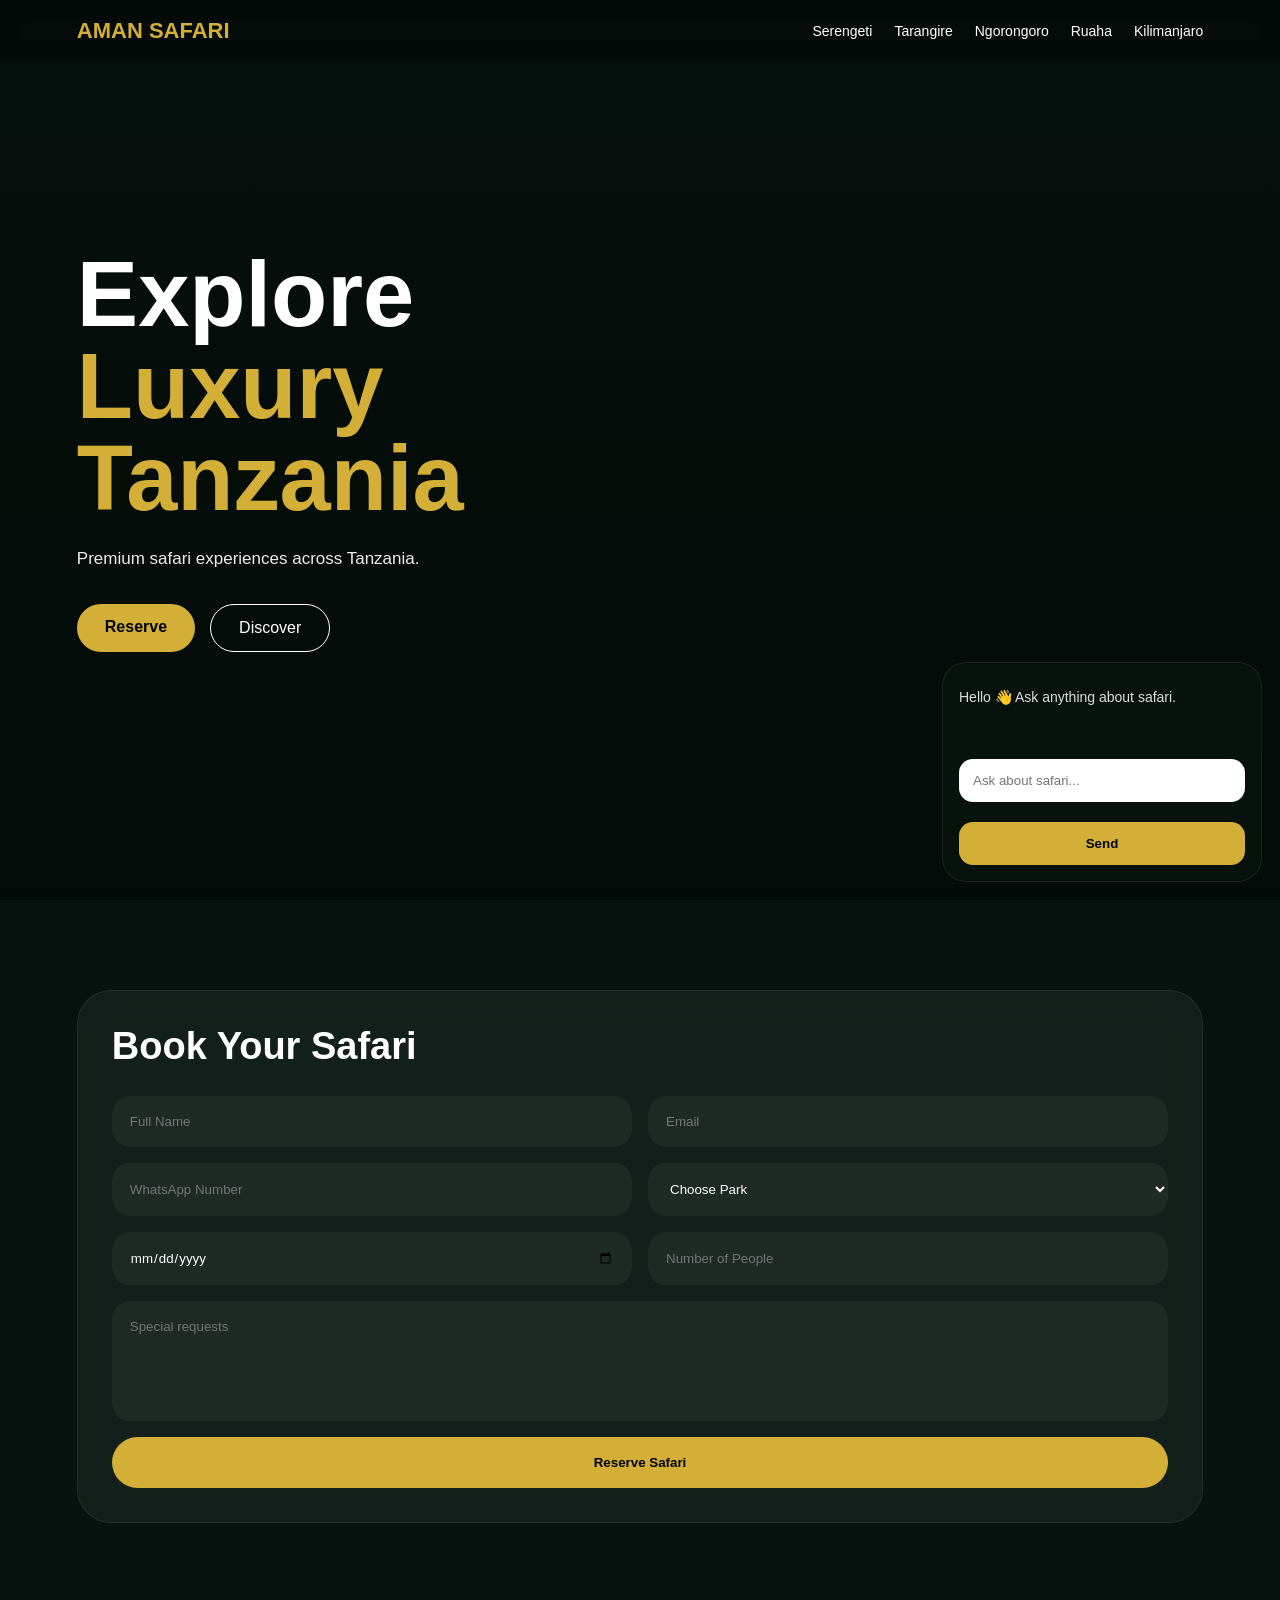
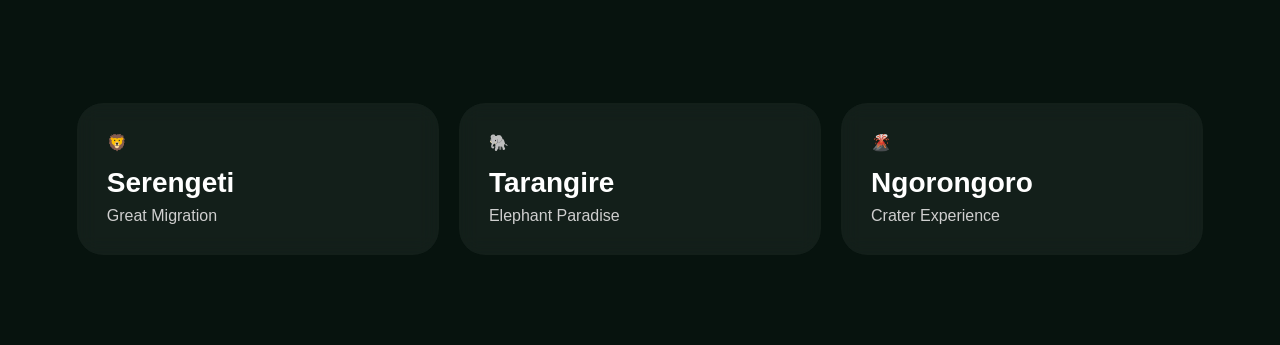
==== index.html @ c6c7dea3 "Refactor sendAI function for better async handling Refactor sendAI function to improve async handlin" ====
<!DOCTYPE html>
<html lang="en">

<head>

<meta charset="UTF-8">
<meta name="viewport" content="width=device-width,initial-scale=1">

<title>Aman Safari</title>

<style>
 #chat{
position:fixed;
right:18px;
bottom:18px;
width:320px;
background:rgba(10,20,15,0.9);
backdrop-filter:blur(18px);
padding:16px;
border-radius:24px;
border:1px solid rgba(255,255,255,0.1);
z-index:9999;
}

#msg{
width:100%;
padding:14px;
border:none;
border-radius:14px;
margin-top:10px;
}

#chat button{
width:100%;
padding:14px;
border:none;
border-radius:14px;
background:#d4af37;
font-weight:bold;
cursor:pointer;
margin-top:10px;
}

#reply{
font-size:14px;
color:#ddd;
min-height:60px;
}

*{
margin:0;
padding:0;
box-sizing:border-box;
font-family:Arial,sans-serif;
}

:root{
--gold:#d4af37;
--glass:rgba(255,255,255,.05);
}

body{
background:#07130e;
color:white;
overflow-x:hidden;
}

/* NAV */

nav{

position:fixed;

top:0;

left:0;

right:0;

padding:18px 6%;

display:flex;

justify-content:space-between;

align-items:center;

background:rgba(0,0,0,.25);

backdrop-filter:blur(12px);

z-index:1000;
}

.logo{

color:var(--gold);

font-size:22px;

font-weight:700;

}

.links{

display:flex;

gap:22px;

list-style:none;
}

.links a{

color:white;

text-decoration:none;

font-size:14px;
}

.links a:hover{

color:var(--gold);

}

/* HERO */

.hero{

height:100vh;

display:flex;

align-items:center;

padding:0 6%;

background:

linear-gradient(
rgba(0,0,0,.20),
rgba(0,0,0,.45)
),

url("https://images.unsplash.com/photo-1500530855697-b586d89ba3ee?auto=format&fit=crop&w=1800&q=80");

background-size:cover;

background-position:center;
}

.hero-content{

max-width:650px;
}

.hero h1{

font-size:
clamp(
42px,
8vw,
92px
);

line-height:1;
}

.gold{
color:var(--gold);
}

.hero p{

margin-top:20px;

font-size:17px;

line-height:1.8;

max-width:520px;

color:#ececec;
}

/* BUTTON */

.cta{

display:flex;

gap:15px;

margin-top:30px;

flex-wrap:wrap;
}

.btn{

padding:14px 28px;

border-radius:999px;

text-decoration:none;

transition:.3s;
}

.primary{

background:var(--gold);

color:black;

font-weight:700;
}

.secondary{

border:1px solid white;

color:white;
}

.btn:hover{

transform:
translateY(-3px);

}

/* SECTION */

.section{

padding:90px 6%;
}

/* BOOKING */

.booking{

background:var(--glass);

backdrop-filter:blur(18px);

padding:34px;

border-radius:34px;

border:
1px solid rgba(255,255,255,.08);

}

.booking h2{

margin-bottom:28px;

font-size:38px;
}

.booking form{

display:grid;

grid-template-columns:1fr 1fr;

gap:16px;
}

.booking input,
.booking select,
.booking textarea{

padding:18px;

background:
rgba(255,255,255,.05);

border:none;

border-radius:18px;

color:white;

width:100%;
}

.booking textarea{

grid-column:span 2;

height:120px;

resize:none;
}

.booking button{

grid-column:span 2;

padding:18px;

background:var(--gold);

border:none;

border-radius:999px;

font-weight:700;

cursor:pointer;
}

/* PARKS */

.grid{

display:grid;

grid-template-columns:
repeat(
auto-fit,
minmax(230px,1fr)
);

gap:20px;
}

.card{

background:var(--glass);

padding:30px;

border-radius:26px;

backdrop-filter:blur(10px);

text-decoration:none;

color:white;

transition:.35s;
}

.card:hover{

transform:
translateY(-8px);

}

.card h3{

margin-top:15px;

font-size:28px;
}

.card p{

margin-top:8px;

color:#cfcfcf;
}

/* CHAT */

#chat{

position:fixed;

right:18px;

bottom:18px;

width:320px;

background:

rgba(
10,
20,
15,
.85
);

backdrop-filter:blur(20px);

padding:16px;

border-radius:24px;

border:
1px solid rgba(255,255,255,.08);

}

#msg{

width:100%;

padding:14px;

border:none;

border-radius:14px;

margin-bottom:10px;
}

#chat button{

width:100%;

padding:14px;

border:none;

border-radius:14px;

background:var(--gold);

}

#reply{

margin-top:10px;

color:#ddd;

font-size:14px;
}

/* MOBILE */

@media(max-width:800px){

.links{
display:none;
}

.hero{
height:88vh;
}

.booking form{
grid-template-columns:1fr;
}

.booking textarea,
.booking button{
grid-column:auto;
}

#chat{

width:calc(100% - 36px);

}

}

</style>

</head>

<body>

<nav>

<div class="logo">
AMAN SAFARI
</div>

<ul class="links">

<li><a href="serengeti.html">Serengeti</a></li>
<li><a href="tarangire.html">Tarangire</a></li>
<li><a href="ngorongoro.html">Ngorongoro</a></li>
<li><a href="ruaha.html">Ruaha</a></li>
<li><a href="kilimanjaro.html">Kilimanjaro</a></li>

</ul>

</nav>

<section class="hero">

<div class="hero-content">

<h1>

Explore

<span class="gold">

Luxury Tanzania

</span>

</h1>

<p>

Premium safari experiences across Tanzania.

</p>

<div class="cta">

<a class="btn primary" href="#booking">
Reserve
</a>

<a class="btn secondary" href="#parks">
Discover
</a>

</div>

</div>

</section>

<section id="booking" class="section">

<div class="booking">

<h2>Book Your Safari</h2>

<form>

<input placeholder="Full Name">

<input placeholder="Email">

<input placeholder="WhatsApp Number">

<select>

<option>Choose Park</option>

<option>Serengeti</option>

<option>Tarangire</option>

<option>Ngorongoro</option>

<option>Ruaha</option>

<option>Kilimanjaro</option>

</select>

<input type="date">

<input type="number" placeholder="Number of People">

<textarea placeholder="Special requests"></textarea>

<button type="button" onclick="reserveSafari()">
Reserve Safari
</button>

</form>

</div>

</section>

<section id="parks" class="section">

<div class="grid">

<a class="card" href="serengeti.html">
🦁
<h3>Serengeti</h3>
<p>Great Migration</p>
</a>

<a class="card" href="tarangire.html">
🐘
<h3>Tarangire</h3>
<p>Elephant Paradise</p>
</a>

<a class="card" href="ngorongoro.html">
🌋
<h3>Ngorongoro</h3>
<p>Crater Experience</p>
</a>

</div>

</section>
 <div id="chat">

<div id="reply">
Hello 👋 Ask anything about safari.
</div>

<input id="msg" placeholder="Ask about safari...">
<script>

async function sendAI(){

const text =
document.getElementById("msg").value;

if(!text)return;

const reply =
document.getElementById("reply");

reply.innerHTML="Thinking...";

try{

const res =
await fetch(
"http://localhost:3000/chat",
{
method:"POST",
headers:{
"Content-Type":
"application/json"
},
body:JSON.stringify({
message:text
})
}
);

const data =
await res.json();

reply.innerHTML =
data.reply;

}
catch(err){

reply.innerHTML =
"Cannot connect to backend";

}

}

</script>
<button onclick="sendAI()">
Send
</button>

</div>


</body>

  </html>
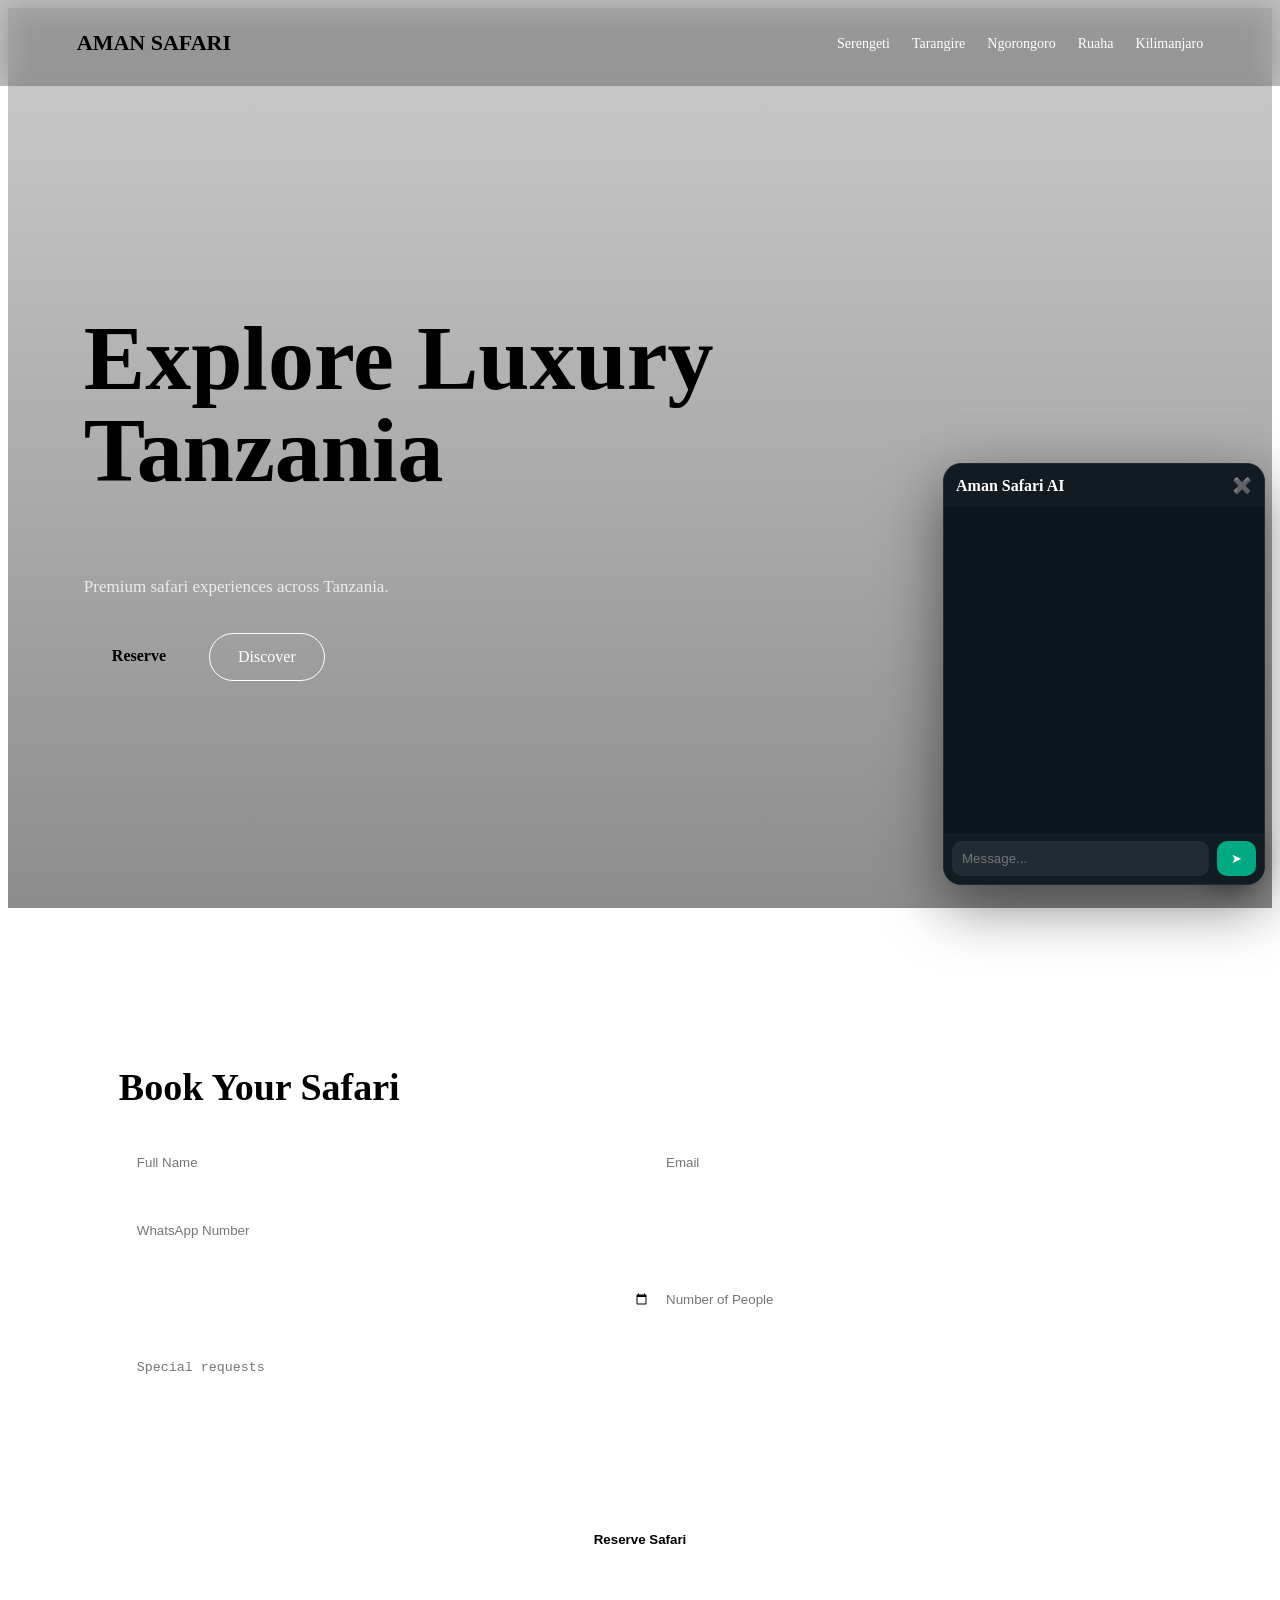
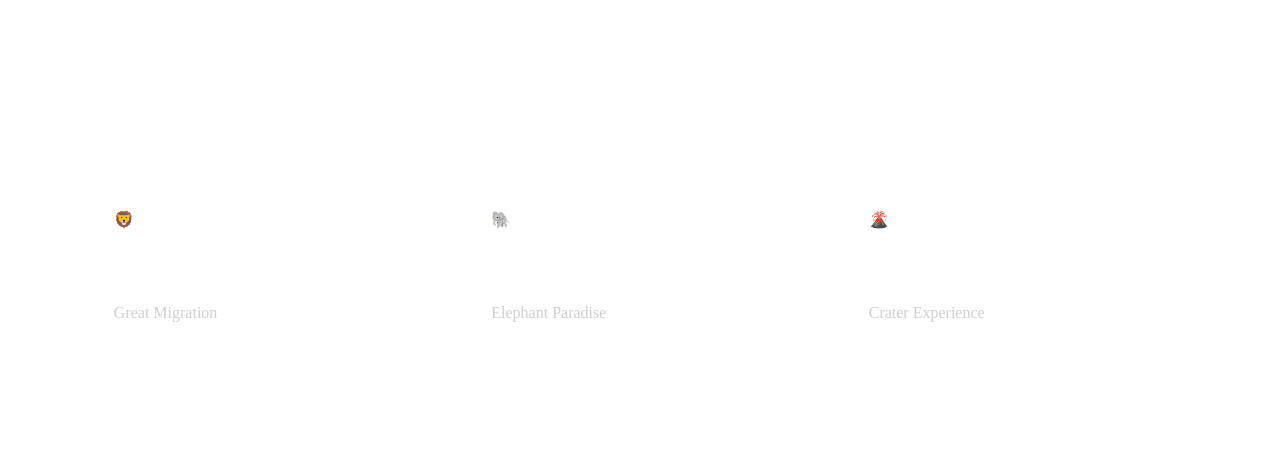
==== commit 1537d579: "Update index.html" ====
--- a/index.html
+++ b/index.html
@@ -9,62 +9,128 @@
 <title>Aman Safari</title>
 
 <style>
- #chat{
+/* FLOAT BUTTON */
+#chatBtn{
 position:fixed;
-right:18px;
-bottom:18px;
-width:320px;
-background:rgba(10,20,15,0.9);
-backdrop-filter:blur(18px);
-padding:16px;
-border-radius:24px;
-border:1px solid rgba(255,255,255,0.1);
-z-index:9999;
-}
-
-#msg{
-width:100%;
-padding:14px;
+bottom:20px;
+right:20px;
+width:55px;
+height:55px;
+border-radius:50%;
+background:#00a884;
+display:flex;
+align-items:center;
+justify-content:center;
+font-size:22px;
+cursor:pointer;
+box-shadow:0 10px 25px rgba(0,0,0,.4);
+}
+
+/* CHAT BOX */
+#chatBox{
+position:fixed;
+bottom:90px;
+right:20px;
+width:340px;
+height:500px;
+background:#0b141a;
+border-radius:18px;
+overflow:hidden;
+display:flex;
+flex-direction:column;
+box-shadow:0 20px 60px rgba(0,0,0,.5);
+}
+
+.hidden{display:none;}
+
+/* TOP BAR */
+#topBar{
+background:#111b21;
+padding:12px;
+color:white;
+display:flex;
+justify-content:space-between;
+align-items:center;
+font-weight:bold;
+}
+
+/* MESSAGES */
+#messages{
+flex:1;
+padding:10px;
+overflow-y:auto;
+display:flex;
+flex-direction:column;
+gap:10px;
+}
+
+/* MESSAGE BUBBLES */
+.msg{
+max-width:75%;
+padding:10px 12px;
+border-radius:12px;
+font-size:14px;
+line-height:1.4;
+animation:fadeIn .2s ease;
+}
+
+.user{
+align-self:flex-end;
+background:#005c4b;
+color:white;
+}
+
+.ai{
+align-self:flex-start;
+background:#202c33;
+color:#e9edef;
+}
+
+.time{
+font-size:10px;
+opacity:.6;
+margin-top:5px;
+}
+
+/* INPUT */
+.inputBox{
+display:flex;
+padding:10px;
+background:#111b21;
+gap:8px;
+}
+
+.inputBox input{
+flex:1;
+padding:10px;
 border:none;
-border-radius:14px;
-margin-top:10px;
-}
-
-#chat button{
-width:100%;
-padding:14px;
+border-radius:10px;
+background:#202c33;
+color:white;
+outline:none;
+}
+
+.inputBox button{
+background:#00a884;
 border:none;
-border-radius:14px;
-background:#d4af37;
-font-weight:bold;
+color:white;
+padding:10px 14px;
+border-radius:10px;
 cursor:pointer;
-margin-top:10px;
-}
-
-#reply{
-font-size:14px;
-color:#ddd;
-min-height:60px;
-}
-
-*{
-margin:0;
-padding:0;
-box-sizing:border-box;
-font-family:Arial,sans-serif;
-}
-
-:root{
---gold:#d4af37;
---glass:rgba(255,255,255,.05);
-}
-
-body{
-background:#07130e;
-color:white;
-overflow-x:hidden;
-}
-
+}
+
+/* TYPING */
+#typing{
+padding:8px 12px;
+font-size:12px;
+color:#aaa;
+}
+
+/* ANIMATION */
+@keyframes fadeIn{
+from{opacity:0;transform:translateY(5px);}
+to{opacity:1;transform:translateY(0);}
+}
 /* NAV */
 
 nav{
@@ -370,74 +436,74 @@
 color:#cfcfcf;
 }
 
-/* CHAT */
-
-#chat{
-
+#chatBox{
 position:fixed;
-
-right:18px;
-
-bottom:18px;
-
+bottom:15px;
+right:15px;
 width:320px;
-
-background:
-
-rgba(
-10,
-20,
-15,
-.85
-);
-
-backdrop-filter:blur(20px);
-
-padding:16px;
-
-border-radius:24px;
-
-border:
-1px solid rgba(255,255,255,.08);
-
-}
-
-#msg{
-
-width:100%;
-
-padding:14px;
-
+height:420px;
+background:#0b141a;
+border-radius:18px;
+display:flex;
+flex-direction:column;
+overflow:hidden;
+border:1px solid #1f2c33;
+}
+
+#messages{
+flex:1;
+padding:10px;
+overflow-y:auto;
+display:flex;
+flex-direction:column;
+gap:10px;
+}
+
+.msg{
+padding:10px 12px;
+border-radius:12px;
+max-width:75%;
+font-size:14px;
+line-height:1.4;
+}
+
+.user{
+align-self:flex-end;
+background:#005c4b;
+color:white;
+}
+
+.ai{
+align-self:flex-start;
+background:#202c33;
+color:#e9edef;
+}
+
+.inputBox{
+display:flex;
+padding:8px;
+background:#111b21;
+gap:8px;
+}
+
+.inputBox input{
+flex:1;
+padding:10px;
 border:none;
-
-border-radius:14px;
-
-margin-bottom:10px;
-}
-
-#chat button{
-
-width:100%;
-
-padding:14px;
-
+border-radius:10px;
+outline:none;
+background:#202c33;
+color:white;
+}
+
+.inputBox button{
+background:#00a884;
 border:none;
-
-border-radius:14px;
-
-background:var(--gold);
-
-}
-
-#reply{
-
-margin-top:10px;
-
-color:#ddd;
-
-font-size:14px;
-}
-
+color:white;
+padding:10px 14px;
+border-radius:10px;
+cursor:pointer;
+}
 /* MOBILE */
 
 @media(max-width:800px){
@@ -600,64 +666,84 @@
 </div>
 
 </section>
- <div id="chat">
-
-<div id="reply">
-Hello 👋 Ask anything about safari.
-</div>
-
-<input id="msg" placeholder="Ask about safari...">
+<!-- FLOATING BUTTON -->
+<div id="chatBtn" onclick="toggleChat()">💬</div>
+
+<!-- CHAT WINDOW -->
+<div id="chatBox" class="hidden">
+
+<div id="topBar">
+Aman Safari AI
+<span onclick="toggleChat()">✖️</span>
+</div>
+
+<div id="messages"></div>
+
+<div id="typing" class="hidden">AI is typing...</div>
+
+<div class="inputBox">
+<input id="msg" placeholder="Message..." />
+<button onclick="sendAI()">➤</button>
+</div>
+
+</div>
 <script>
 
+function toggleChat(){
+document.getElementById("chatBox")
+.classList.toggle("hidden");
+}
+
+function time(){
+const d = new Date();
+return d.getHours()+":"+String(d.getMinutes()).padStart(2,"0");
+}
+
 async function sendAI(){
 
-const text =
-document.getElementById("msg").value;
-
-if(!text)return;
-
-const reply =
-document.getElementById("reply");
-
-reply.innerHTML="Thinking...";
-
-try{
-
-const res =
-await fetch(
-"http://localhost:3000/chat",
-{
+const input = document.getElementById("msg");
+const messages = document.getElementById("messages");
+const typing = document.getElementById("typing");
+
+const text = input.value.trim();
+if(!text) return;
+
+// USER bubble
+messages.innerHTML += `
+<div class="msg user">
+${text}
+<div class="time">${time()}</div>
+</div>
+`;
+
+input.value = "";
+messages.scrollTop = messages.scrollHeight;
+
+// typing ON
+typing.classList.remove("hidden");
+
+// call backend
+const res = await fetch("http://localhost:3000/chat",{
 method:"POST",
-headers:{
-"Content-Type":
-"application/json"
-},
-body:JSON.stringify({
-message:text
-})
-}
-);
-
-const data =
-await res.json();
-
-reply.innerHTML =
-data.reply;
-
-}
-catch(err){
-
-reply.innerHTML =
-"Cannot connect to backend";
-
-}
-
-}
-
-</script>
-<button onclick="sendAI()">
-Send
-</button>
+headers:{"Content-Type":"application/json"},
+body:JSON.stringify({message:text})
+});
+
+const data = await res.json();
+
+// typing OFF
+typing.classList.add("hidden");
+
+// AI bubble
+messages.innerHTML += `
+<div class="msg ai">
+${data.reply}
+<div class="time">${time()}</div>
+</div>
+`;
+
+messages.scrollTop = messages.scrollHeight;
+}
 
 </div>
 
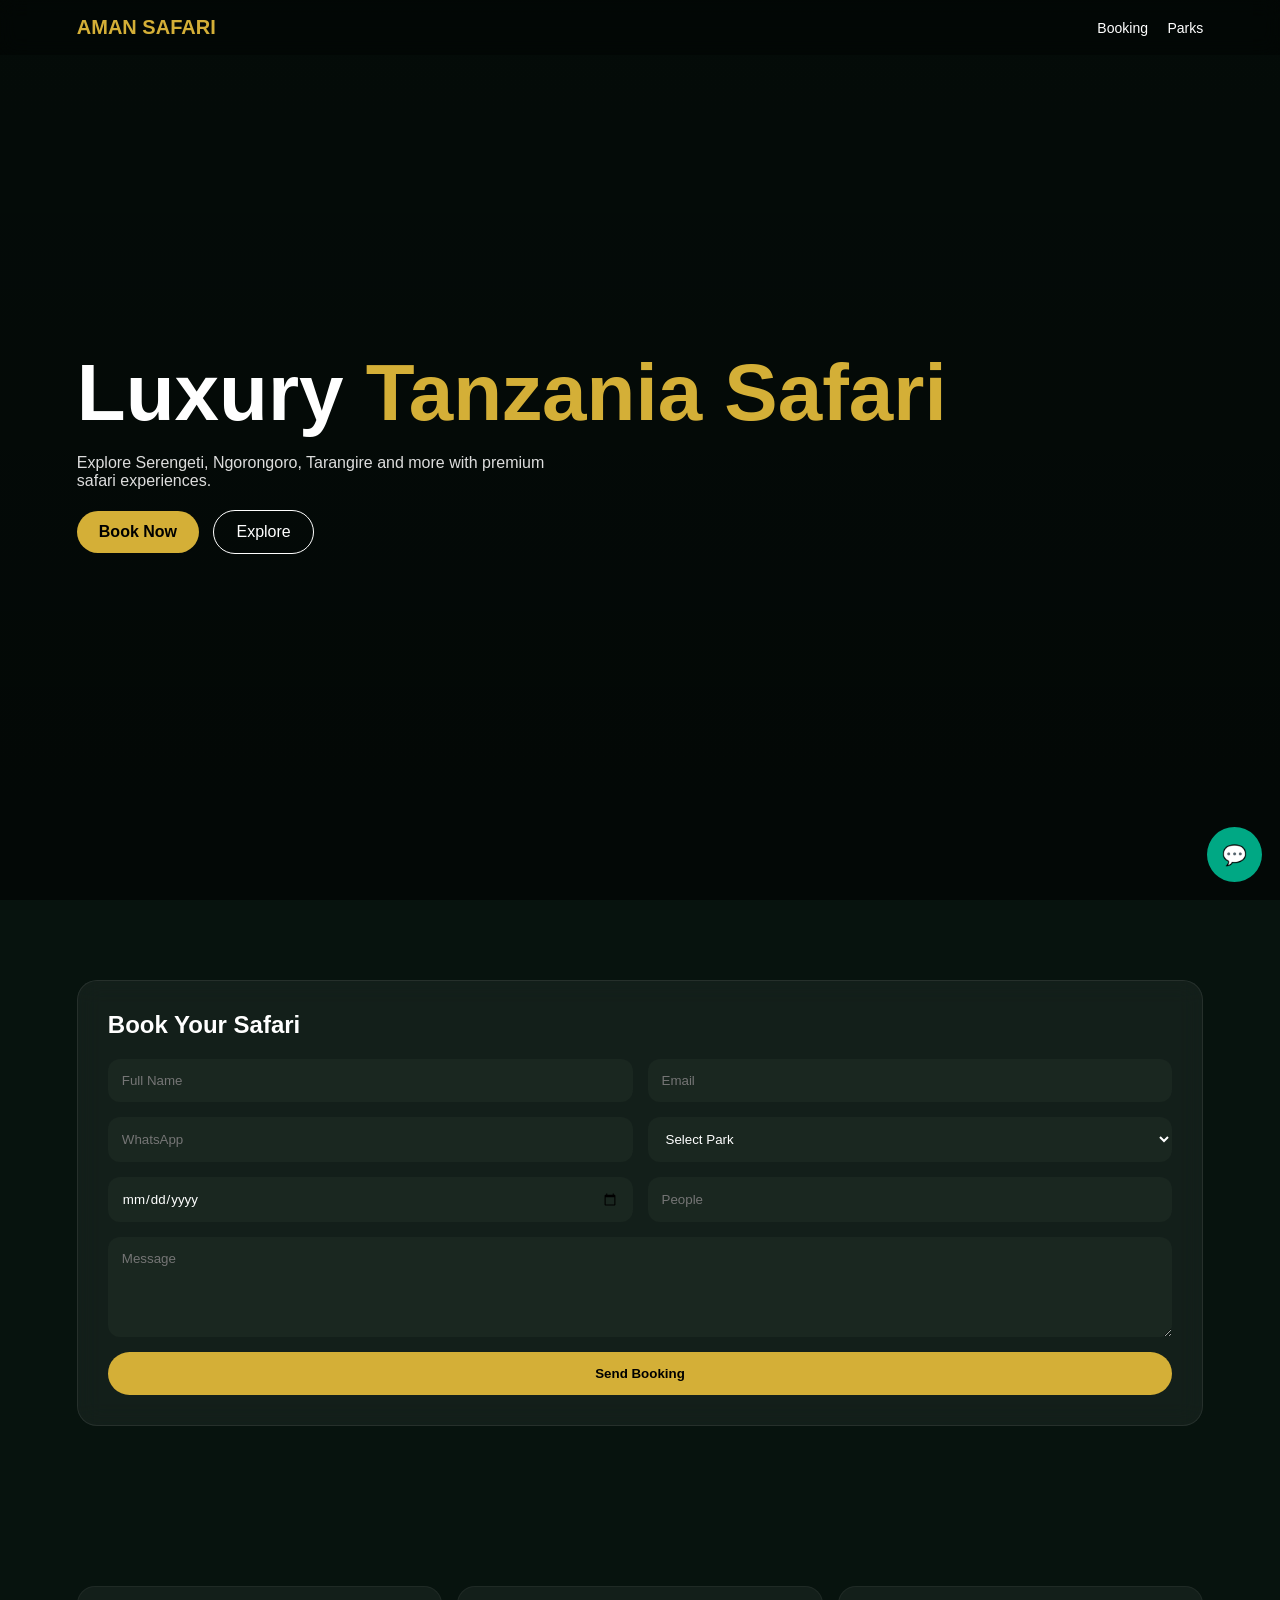
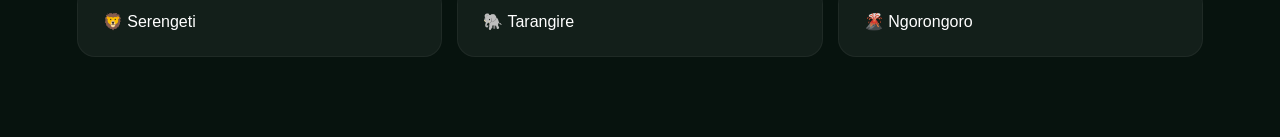
==== commit 9c8fa60a: "Update index.html" ====
--- a/index.html
+++ b/index.html
@@ -1,19 +1,187 @@
 <!DOCTYPE html>
 <html lang="en">
-
 <head>
-
 <meta charset="UTF-8">
 <meta name="viewport" content="width=device-width,initial-scale=1">
-
 <title>Aman Safari</title>
 
 <style>
-/* FLOAT BUTTON */
+:root{
+--gold:#d4af37;
+--dark:#07130e;
+--glass:rgba(255,255,255,.05);
+}
+
+*{
+margin:0;
+padding:0;
+box-sizing:border-box;
+font-family:Arial;
+}
+
+body{
+background:var(--dark);
+color:white;
+overflow-x:hidden;
+}
+
+/* NAV */
+nav{
+position:fixed;
+top:0;
+left:0;
+right:0;
+padding:16px 6%;
+display:flex;
+justify-content:space-between;
+align-items:center;
+background:rgba(0,0,0,.3);
+backdrop-filter:blur(10px);
+z-index:1000;
+}
+
+.logo{
+color:var(--gold);
+font-size:20px;
+font-weight:bold;
+}
+
+nav a{
+color:white;
+text-decoration:none;
+margin-left:15px;
+font-size:14px;
+}
+
+nav a:hover{
+color:var(--gold);
+}
+
+/* HERO */
+.hero{
+height:100vh;
+display:flex;
+align-items:center;
+padding:0 6%;
+background:
+linear-gradient(rgba(0,0,0,.4),rgba(0,0,0,.6)),
+url("https://images.unsplash.com/photo-1500530855697-b586d89ba3ee?auto=format&fit=crop&w=1800&q=80");
+background-size:cover;
+background-position:center;
+}
+
+.hero h1{
+font-size:clamp(40px,7vw,80px);
+}
+
+.hero span{color:var(--gold);}
+
+.hero p{
+margin-top:15px;
+max-width:500px;
+color:#ddd;
+}
+
+/* BUTTONS */
+.btn{
+padding:12px 22px;
+border-radius:999px;
+text-decoration:none;
+display:inline-block;
+margin-top:20px;
+transition:.3s;
+}
+
+.primary{
+background:var(--gold);
+color:black;
+font-weight:bold;
+}
+
+.secondary{
+border:1px solid white;
+color:white;
+margin-left:10px;
+}
+
+.btn:hover{transform:translateY(-3px);}
+
+/* SECTION */
+.section{
+padding:80px 6%;
+}
+
+/* BOOKING */
+.booking{
+background:var(--glass);
+backdrop-filter:blur(12px);
+padding:30px;
+border-radius:20px;
+border:1px solid rgba(255,255,255,.08);
+}
+
+.booking h2{
+margin-bottom:20px;
+}
+
+.booking form{
+display:grid;
+grid-template-columns:1fr 1fr;
+gap:15px;
+}
+
+.booking input,
+.booking select,
+.booking textarea{
+padding:14px;
+border:none;
+border-radius:12px;
+background:#1a2720;
+color:white;
+}
+
+.booking textarea{
+grid-column:span 2;
+height:100px;
+}
+
+.booking button{
+grid-column:span 2;
+padding:14px;
+border:none;
+background:var(--gold);
+font-weight:bold;
+border-radius:999px;
+cursor:pointer;
+}
+
+/* PARKS */
+.grid{
+display:grid;
+grid-template-columns:repeat(auto-fit,minmax(220px,1fr));
+gap:15px;
+}
+
+.card{
+background:var(--glass);
+padding:25px;
+border-radius:18px;
+text-decoration:none;
+color:white;
+border:1px solid rgba(255,255,255,.05);
+transition:.3s;
+}
+
+.card:hover{
+transform:translateY(-8px);
+border-color:var(--gold);
+}
+
+/* FLOAT CHAT BUTTON */
 #chatBtn{
 position:fixed;
-bottom:20px;
-right:20px;
+bottom:18px;
+right:18px;
 width:55px;
 height:55px;
 border-radius:50%;
@@ -21,40 +189,33 @@
 display:flex;
 align-items:center;
 justify-content:center;
-font-size:22px;
 cursor:pointer;
-box-shadow:0 10px 25px rgba(0,0,0,.4);
+font-size:20px;
 }
 
 /* CHAT BOX */
 #chatBox{
 position:fixed;
-bottom:90px;
-right:20px;
-width:340px;
-height:500px;
+bottom:85px;
+right:18px;
+width:320px;
+height:450px;
 background:#0b141a;
-border-radius:18px;
+border-radius:16px;
+display:none;
+flex-direction:column;
 overflow:hidden;
-display:flex;
-flex-direction:column;
-box-shadow:0 20px 60px rgba(0,0,0,.5);
-}
-
-.hidden{display:none;}
-
-/* TOP BAR */
-#topBar{
+border:1px solid rgba(255,255,255,.1);
+}
+
+#top{
 background:#111b21;
-padding:12px;
-color:white;
+padding:10px;
 display:flex;
 justify-content:space-between;
-align-items:center;
 font-weight:bold;
 }
 
-/* MESSAGES */
 #messages{
 flex:1;
 padding:10px;
@@ -64,40 +225,28 @@
 gap:10px;
 }
 
-/* MESSAGE BUBBLES */
 .msg{
+padding:10px;
+border-radius:10px;
 max-width:75%;
-padding:10px 12px;
-border-radius:12px;
 font-size:14px;
-line-height:1.4;
-animation:fadeIn .2s ease;
 }
 
 .user{
 align-self:flex-end;
 background:#005c4b;
-color:white;
 }
 
 .ai{
 align-self:flex-start;
 background:#202c33;
-color:#e9edef;
-}
-
-.time{
-font-size:10px;
-opacity:.6;
-margin-top:5px;
-}
-
-/* INPUT */
+}
+
 .inputBox{
 display:flex;
 padding:10px;
+gap:8px;
 background:#111b21;
-gap:8px;
 }
 
 .inputBox input{
@@ -107,622 +256,126 @@
 border-radius:10px;
 background:#202c33;
 color:white;
-outline:none;
 }
 
 .inputBox button{
-background:#00a884;
+background:var(--gold);
 border:none;
-color:white;
 padding:10px 14px;
 border-radius:10px;
 cursor:pointer;
 }
 
-/* TYPING */
-#typing{
-padding:8px 12px;
-font-size:12px;
-color:#aaa;
-}
-
-/* ANIMATION */
-@keyframes fadeIn{
-from{opacity:0;transform:translateY(5px);}
-to{opacity:1;transform:translateY(0);}
-}
-/* NAV */
-
-nav{
-
-position:fixed;
-
-top:0;
-
-left:0;
-
-right:0;
-
-padding:18px 6%;
-
-display:flex;
-
-justify-content:space-between;
-
-align-items:center;
-
-background:rgba(0,0,0,.25);
-
-backdrop-filter:blur(12px);
-
-z-index:1000;
-}
-
-.logo{
-
-color:var(--gold);
-
-font-size:22px;
-
-font-weight:700;
-
-}
-
-.links{
-
-display:flex;
-
-gap:22px;
-
-list-style:none;
-}
-
-.links a{
-
-color:white;
-
-text-decoration:none;
-
-font-size:14px;
-}
-
-.links a:hover{
-
-color:var(--gold);
-
-}
-
-/* HERO */
-
-.hero{
-
-height:100vh;
-
-display:flex;
-
-align-items:center;
-
-padding:0 6%;
-
-background:
-
-linear-gradient(
-rgba(0,0,0,.20),
-rgba(0,0,0,.45)
-),
-
-url("https://images.unsplash.com/photo-1500530855697-b586d89ba3ee?auto=format&fit=crop&w=1800&q=80");
-
-background-size:cover;
-
-background-position:center;
-}
-
-.hero-content{
-
-max-width:650px;
-}
-
-.hero h1{
-
-font-size:
-clamp(
-42px,
-8vw,
-92px
-);
-
-line-height:1;
-}
-
-.gold{
-color:var(--gold);
-}
-
-.hero p{
-
-margin-top:20px;
-
-font-size:17px;
-
-line-height:1.8;
-
-max-width:520px;
-
-color:#ececec;
-}
-
-/* BUTTON */
-
-.cta{
-
-display:flex;
-
-gap:15px;
-
-margin-top:30px;
-
-flex-wrap:wrap;
-}
-
-.btn{
-
-padding:14px 28px;
-
-border-radius:999px;
-
-text-decoration:none;
-
-transition:.3s;
-}
-
-.primary{
-
-background:var(--gold);
-
-color:black;
-
-font-weight:700;
-}
-
-.secondary{
-
-border:1px solid white;
-
-color:white;
-}
-
-.btn:hover{
-
-transform:
-translateY(-3px);
-
-}
-
-/* SECTION */
-
-.section{
-
-padding:90px 6%;
-}
-
-/* BOOKING */
-
-.booking{
-
-background:var(--glass);
-
-backdrop-filter:blur(18px);
-
-padding:34px;
-
-border-radius:34px;
-
-border:
-1px solid rgba(255,255,255,.08);
-
-}
-
-.booking h2{
-
-margin-bottom:28px;
-
-font-size:38px;
-}
-
-.booking form{
-
-display:grid;
-
-grid-template-columns:1fr 1fr;
-
-gap:16px;
-}
-
-.booking input,
-.booking select,
-.booking textarea{
-
-padding:18px;
-
-background:
-rgba(255,255,255,.05);
-
-border:none;
-
-border-radius:18px;
-
-color:white;
-
-width:100%;
-}
-
-.booking textarea{
-
-grid-column:span 2;
-
-height:120px;
-
-resize:none;
-}
-
-.booking button{
-
-grid-column:span 2;
-
-padding:18px;
-
-background:var(--gold);
-
-border:none;
-
-border-radius:999px;
-
-font-weight:700;
-
-cursor:pointer;
-}
-
-/* PARKS */
-
-.grid{
-
-display:grid;
-
-grid-template-columns:
-repeat(
-auto-fit,
-minmax(230px,1fr)
-);
-
-gap:20px;
-}
-
-.card{
-
-background:var(--glass);
-
-padding:30px;
-
-border-radius:26px;
-
-backdrop-filter:blur(10px);
-
-text-decoration:none;
-
-color:white;
-
-transition:.35s;
-}
-
-.card:hover{
-
-transform:
-translateY(-8px);
-
-}
-
-.card h3{
-
-margin-top:15px;
-
-font-size:28px;
-}
-
-.card p{
-
-margin-top:8px;
-
-color:#cfcfcf;
-}
-
-#chatBox{
-position:fixed;
-bottom:15px;
-right:15px;
-width:320px;
-height:420px;
-background:#0b141a;
-border-radius:18px;
-display:flex;
-flex-direction:column;
-overflow:hidden;
-border:1px solid #1f2c33;
-}
-
-#messages{
-flex:1;
-padding:10px;
-overflow-y:auto;
-display:flex;
-flex-direction:column;
-gap:10px;
-}
-
-.msg{
-padding:10px 12px;
-border-radius:12px;
-max-width:75%;
-font-size:14px;
-line-height:1.4;
-}
-
-.user{
-align-self:flex-end;
-background:#005c4b;
-color:white;
-}
-
-.ai{
-align-self:flex-start;
-background:#202c33;
-color:#e9edef;
-}
-
-.inputBox{
-display:flex;
-padding:8px;
-background:#111b21;
-gap:8px;
-}
-
-.inputBox input{
-flex:1;
-padding:10px;
-border:none;
-border-radius:10px;
-outline:none;
-background:#202c33;
-color:white;
-}
-
-.inputBox button{
-background:#00a884;
-border:none;
-color:white;
-padding:10px 14px;
-border-radius:10px;
-cursor:pointer;
-}
-/* MOBILE */
-
-@media(max-width:800px){
-
-.links{
-display:none;
-}
-
-.hero{
-height:88vh;
-}
-
-.booking form{
-grid-template-columns:1fr;
-}
-
-.booking textarea,
-.booking button{
-grid-column:auto;
-}
-
-#chat{
-
-width:calc(100% - 36px);
-
-}
-
-}
-
+@media(max-width:768px){
+.booking form{grid-template-columns:1fr;}
+}
 </style>
-
 </head>
 
 <body>
 
+<!-- NAV -->
 <nav>
-
-<div class="logo">
-AMAN SAFARI
-</div>
-
-<ul class="links">
-
-<li><a href="serengeti.html">Serengeti</a></li>
-<li><a href="tarangire.html">Tarangire</a></li>
-<li><a href="ngorongoro.html">Ngorongoro</a></li>
-<li><a href="ruaha.html">Ruaha</a></li>
-<li><a href="kilimanjaro.html">Kilimanjaro</a></li>
-
-</ul>
-
+<div class="logo">AMAN SAFARI</div>
+<div>
+<a href="#booking">Booking</a>
+<a href="#parks">Parks</a>
+</div>
 </nav>
 
+<!-- HERO -->
 <section class="hero">
-
-<div class="hero-content">
-
-<h1>
-
-Explore
-
-<span class="gold">
-
-Luxury Tanzania
-
-</span>
-
-</h1>
-
-<p>
-
-Premium safari experiences across Tanzania.
-
-</p>
-
-<div class="cta">
-
-<a class="btn primary" href="#booking">
-Reserve
+<div>
+<h1>Luxury <span>Tanzania Safari</span></h1>
+<p>Explore Serengeti, Ngorongoro, Tarangire and more with premium safari experiences.</p>
+
+<a class="btn primary" href="#booking">Book Now</a>
+<a class="btn secondary" href="#parks">Explore</a>
+</div>
+</section>
+
+<!-- BOOKING -->
+<section id="booking" class="section">
+<div class="booking">
+<h2>Book Your Safari</h2>
+
+<form>
+<input placeholder="Full Name">
+<input placeholder="Email">
+<input placeholder="WhatsApp">
+<select>
+<option>Select Park</option>
+<option>Serengeti</option>
+<option>Tarangire</option>
+<option>Ngorongoro</option>
+<option>Ruaha</option>
+<option>Kilimanjaro</option>
+</select>
+<input type="date">
+<input type="number" placeholder="People">
+<textarea placeholder="Message"></textarea>
+<button type="button">Send Booking</button>
+</form>
+
+</div>
+</section>
+
+<!-- PARKS -->
+<section id="parks" class="section">
+<div class="grid">
+
+<a class="card" href="serengeti.html">
+🦁 Serengeti
 </a>
 
-<a class="btn secondary" href="#parks">
-Discover
+<a class="card" href="tarangire.html">
+🐘 Tarangire
 </a>
 
-</div>
-
-</div>
-
+<a class="card" href="ngorongoro.html">
+🌋 Ngorongoro
+</a>
+
+</div>
 </section>
 
-<section id="booking" class="section">
-
-<div class="booking">
-
-<h2>Book Your Safari</h2>
-
-<form>
-
-<input placeholder="Full Name">
-
-<input placeholder="Email">
-
-<input placeholder="WhatsApp Number">
-
-<select>
-
-<option>Choose Park</option>
-
-<option>Serengeti</option>
-
-<option>Tarangire</option>
-
-<option>Ngorongoro</option>
-
-<option>Ruaha</option>
-
-<option>Kilimanjaro</option>
-
-</select>
-
-<input type="date">
-
-<input type="number" placeholder="Number of People">
-
-<textarea placeholder="Special requests"></textarea>
-
-<button type="button" onclick="reserveSafari()">
-Reserve Safari
-</button>
-
-</form>
-
-</div>
-
-</section>
-
-<section id="parks" class="section">
-
-<div class="grid">
-
-<a class="card" href="serengeti.html">
-🦁
-<h3>Serengeti</h3>
-<p>Great Migration</p>
-</a>
-
-<a class="card" href="tarangire.html">
-🐘
-<h3>Tarangire</h3>
-<p>Elephant Paradise</p>
-</a>
-
-<a class="card" href="ngorongoro.html">
-🌋
-<h3>Ngorongoro</h3>
-<p>Crater Experience</p>
-</a>
-
-</div>
-
-</section>
-<!-- FLOATING BUTTON -->
+<!-- CHAT BUTTON -->
 <div id="chatBtn" onclick="toggleChat()">💬</div>
 
-<!-- CHAT WINDOW -->
-<div id="chatBox" class="hidden">
-
-<div id="topBar">
-Aman Safari AI
-<span onclick="toggleChat()">✖️</span>
+<!-- CHAT BOX -->
+<div id="chatBox">
+
+<div id="top">
+AI Assistant
+<span onclick="toggleChat()" style="cursor:pointer">✖</span>
 </div>
 
 <div id="messages"></div>
 
-<div id="typing" class="hidden">AI is typing...</div>
-
 <div class="inputBox">
-<input id="msg" placeholder="Message..." />
+<input id="msg" placeholder="Ask anything...">
 <button onclick="sendAI()">➤</button>
 </div>
 
 </div>
+
 <script>
-
 function toggleChat(){
-document.getElementById("chatBox")
-.classList.toggle("hidden");
-}
-
-function time(){
-const d = new Date();
-return d.getHours()+":"+String(d.getMinutes()).padStart(2,"0");
+const box = document.getElementById("chatBox");
+box.style.display = box.style.display === "flex" ? "none" : "flex";
+box.style.flexDirection = "column";
 }
 
 async function sendAI(){
-
 const input = document.getElementById("msg");
 const messages = document.getElementById("messages");
-const typing = document.getElementById("typing");
 
 const text = input.value.trim();
 if(!text) return;
 
-// USER bubble
-messages.innerHTML += `
-<div class="msg user">
-${text}
-<div class="time">${time()}</div>
-</div>
-`;
-
+messages.innerHTML += `<div class="msg user">${text}</div>`;
 input.value = "";
-messages.scrollTop = messages.scrollHeight;
-
-// typing ON
-typing.classList.remove("hidden");
-
-// call backend
+
 const res = await fetch("http://localhost:3000/chat",{
 method:"POST",
 headers:{"Content-Type":"application/json"},
@@ -731,23 +384,10 @@
 
 const data = await res.json();
 
-// typing OFF
-typing.classList.add("hidden");
-
-// AI bubble
-messages.innerHTML += `
-<div class="msg ai">
-${data.reply}
-<div class="time">${time()}</div>
-</div>
-`;
-
+messages.innerHTML += `<div class="msg ai">${data.reply}</div>`;
 messages.scrollTop = messages.scrollHeight;
 }
-
-</div>
-
+</script>
 
 </body>
-
   </html>
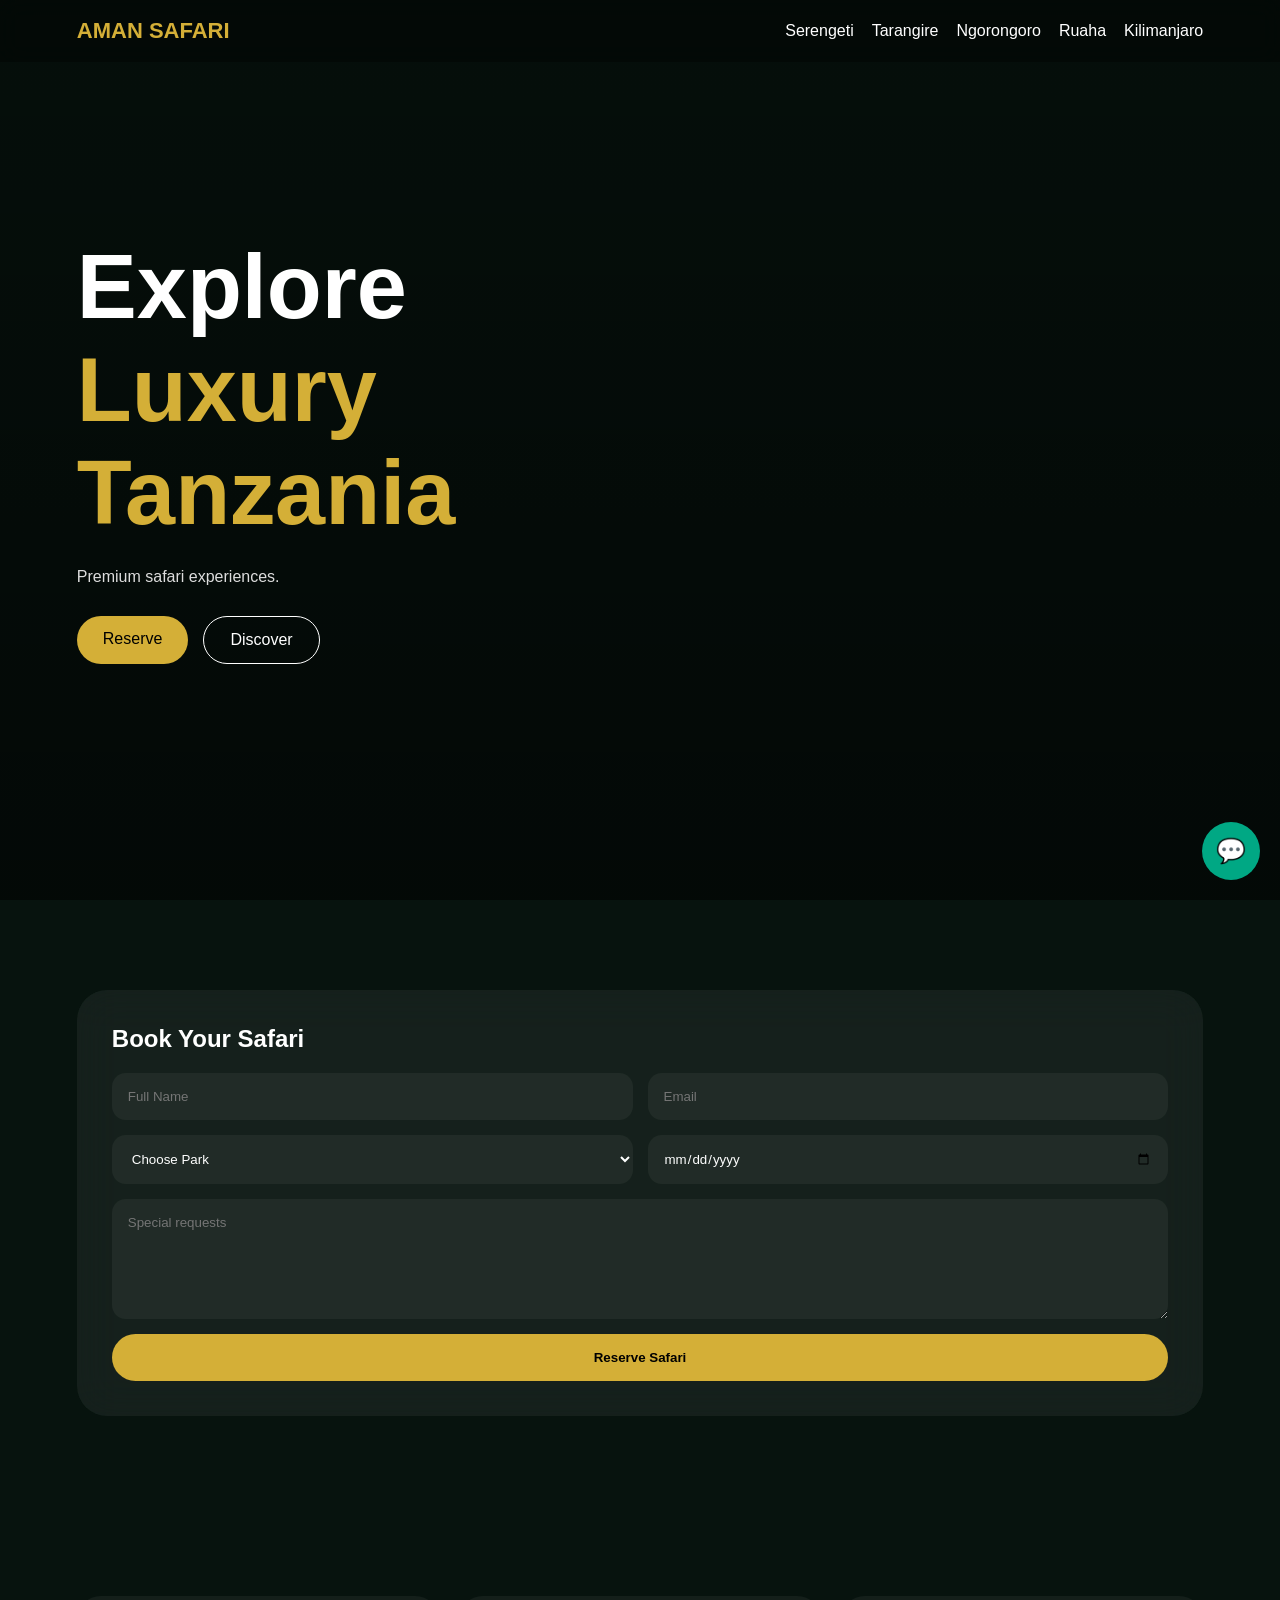
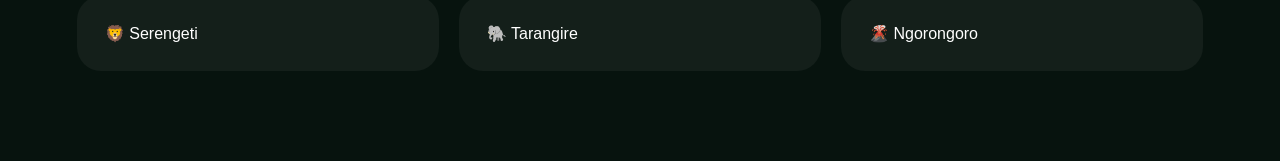
==== commit 8d815b09: "Update index.html" ====
--- a/index.html
+++ b/index.html
@@ -1,15 +1,18 @@
 <!DOCTYPE html>
 <html lang="en">
+
 <head>
+
 <meta charset="UTF-8">
 <meta name="viewport" content="width=device-width,initial-scale=1">
+
 <title>Aman Safari</title>
 
 <style>
+
 :root{
 --gold:#d4af37;
 --dark:#07130e;
---glass:rgba(255,255,255,.05);
 }
 
 *{
@@ -20,104 +23,153 @@
 }
 
 body{
-background:var(--dark);
+background:#07130e;
 color:white;
 overflow-x:hidden;
 }
 
 /* NAV */
+
 nav{
 position:fixed;
 top:0;
 left:0;
 right:0;
-padding:16px 6%;
+
 display:flex;
 justify-content:space-between;
 align-items:center;
+
+padding:18px 6%;
+
 background:rgba(0,0,0,.3);
-backdrop-filter:blur(10px);
+
+backdrop-filter:blur(12px);
+
 z-index:1000;
 }
 
 .logo{
+font-size:22px;
+font-weight:bold;
 color:var(--gold);
-font-size:20px;
-font-weight:bold;
-}
-
-nav a{
+}
+
+.links{
+display:flex;
+gap:18px;
+list-style:none;
+}
+
+.links a{
 color:white;
 text-decoration:none;
-margin-left:15px;
-font-size:14px;
-}
-
-nav a:hover{
+}
+
+.links a:hover{
 color:var(--gold);
 }
 
 /* HERO */
+
 .hero{
+
 height:100vh;
+
 display:flex;
+
 align-items:center;
+
 padding:0 6%;
+
 background:
-linear-gradient(rgba(0,0,0,.4),rgba(0,0,0,.6)),
+linear-gradient(
+rgba(0,0,0,.25),
+rgba(0,0,0,.55)
+),
+
 url("https://images.unsplash.com/photo-1500530855697-b586d89ba3ee?auto=format&fit=crop&w=1800&q=80");
+
 background-size:cover;
 background-position:center;
+
+}
+
+.hero-content{
+max-width:650px;
 }
 
 .hero h1{
-font-size:clamp(40px,7vw,80px);
-}
-
-.hero span{color:var(--gold);}
+font-size:
+clamp(
+42px,
+8vw,
+90px
+);
+}
+
+.gold{
+color:var(--gold);
+}
 
 .hero p{
-margin-top:15px;
-max-width:500px;
+
+margin-top:18px;
+
+line-height:1.8;
+
 color:#ddd;
-}
-
-/* BUTTONS */
+
+}
+
+/* BUTTON */
+
+.cta{
+margin-top:25px;
+display:flex;
+gap:15px;
+}
+
 .btn{
-padding:12px 22px;
+
+padding:14px 26px;
+
 border-radius:999px;
+
 text-decoration:none;
-display:inline-block;
-margin-top:20px;
-transition:.3s;
+
 }
 
 .primary{
 background:var(--gold);
 color:black;
-font-weight:bold;
 }
 
 .secondary{
+
 border:1px solid white;
+
 color:white;
-margin-left:10px;
-}
-
-.btn:hover{transform:translateY(-3px);}
-
-/* SECTION */
+
+}
+
+/* BOOKING */
+
 .section{
-padding:80px 6%;
-}
-
-/* BOOKING */
+padding:90px 6%;
+}
+
 .booking{
-background:var(--glass);
-backdrop-filter:blur(12px);
-padding:30px;
-border-radius:20px;
-border:1px solid rgba(255,255,255,.08);
+
+background:
+rgba(255,255,255,.06);
+
+backdrop-filter:blur(20px);
+
+padding:35px;
+
+border-radius:30px;
+
 }
 
 .booking h2{
@@ -125,203 +177,402 @@
 }
 
 .booking form{
+
 display:grid;
+
 grid-template-columns:1fr 1fr;
+
 gap:15px;
+
 }
 
 .booking input,
 .booking select,
 .booking textarea{
+
+padding:16px;
+
+border:none;
+
+border-radius:14px;
+
+background:
+rgba(255,255,255,.05);
+
+color:white;
+
+}
+
+.booking textarea{
+
+grid-column:span 2;
+
+height:120px;
+
+}
+
+.booking button{
+
+grid-column:span 2;
+
+padding:16px;
+
+border:none;
+
+border-radius:999px;
+
+background:var(--gold);
+
+font-weight:bold;
+
+}
+
+/* PARKS */
+
+.grid{
+
+display:grid;
+
+grid-template-columns:
+repeat(
+auto-fit,
+minmax(220px,1fr)
+);
+
+gap:20px;
+
+}
+
+.card{
+
+background:
+rgba(255,255,255,.05);
+
+padding:28px;
+
+border-radius:24px;
+
+color:white;
+
+text-decoration:none;
+
+transition:.3s;
+
+}
+
+.card:hover{
+
+transform:
+translateY(-6px);
+
+}
+
+/* CHAT FLOAT */
+
+#chatBtn{
+
+position:fixed;
+
+bottom:20px;
+
+right:20px;
+
+width:58px;
+
+height:58px;
+
+border-radius:50%;
+
+background:#00a884;
+
+display:flex;
+
+align-items:center;
+
+justify-content:center;
+
+cursor:pointer;
+
+font-size:24px;
+
+}
+
+/* CHAT */
+
+#chatBox{
+
+position:fixed;
+
+bottom:90px;
+
+right:20px;
+
+width:330px;
+
+height:500px;
+
+background:#0b141a;
+
+display:none;
+
+flex-direction:column;
+
+border-radius:22px;
+
+overflow:hidden;
+
+}
+
+#topBar{
+
+background:#111b21;
+
 padding:14px;
+
+display:flex;
+
+justify-content:space-between;
+
+}
+
+#messages{
+
+flex:1;
+
+padding:12px;
+
+overflow:auto;
+
+display:flex;
+
+flex-direction:column;
+
+gap:10px;
+
+}
+
+.msg{
+
+padding:12px;
+
+border-radius:12px;
+
+max-width:75%;
+
+}
+
+.user{
+
+align-self:flex-end;
+
+background:#005c4b;
+
+}
+
+.ai{
+
+align-self:flex-start;
+
+background:#202c33;
+
+}
+
+.time{
+
+font-size:10px;
+
+opacity:.6;
+
+margin-top:4px;
+
+}
+
+#typing{
+
+padding:10px;
+
+font-size:12px;
+
+display:none;
+
+}
+
+.inputBox{
+
+display:flex;
+
+padding:10px;
+
+gap:8px;
+
+background:#111b21;
+
+}
+
+.inputBox input{
+
+flex:1;
+
+padding:12px;
+
 border:none;
+
 border-radius:12px;
-background:#1a2720;
-color:white;
-}
-
-.booking textarea{
-grid-column:span 2;
-height:100px;
-}
-
+
+}
+
+.inputBox button{
+
+padding:12px;
+
+background:var(--gold);
+
+border:none;
+
+border-radius:12px;
+
+}
+
+/* MOBILE */
+
+@media(max-width:800px){
+
+.links{
+display:none;
+}
+
+.booking form{
+grid-template-columns:1fr;
+}
+
+.booking textarea,
 .booking button{
-grid-column:span 2;
-padding:14px;
-border:none;
-background:var(--gold);
-font-weight:bold;
-border-radius:999px;
-cursor:pointer;
-}
-
-/* PARKS */
-.grid{
-display:grid;
-grid-template-columns:repeat(auto-fit,minmax(220px,1fr));
-gap:15px;
-}
-
-.card{
-background:var(--glass);
-padding:25px;
-border-radius:18px;
-text-decoration:none;
-color:white;
-border:1px solid rgba(255,255,255,.05);
-transition:.3s;
-}
-
-.card:hover{
-transform:translateY(-8px);
-border-color:var(--gold);
-}
-
-/* FLOAT CHAT BUTTON */
-#chatBtn{
-position:fixed;
-bottom:18px;
-right:18px;
-width:55px;
-height:55px;
-border-radius:50%;
-background:#00a884;
-display:flex;
-align-items:center;
-justify-content:center;
-cursor:pointer;
-font-size:20px;
-}
-
-/* CHAT BOX */
+grid-column:auto;
+}
+
 #chatBox{
-position:fixed;
-bottom:85px;
-right:18px;
-width:320px;
-height:450px;
-background:#0b141a;
-border-radius:16px;
-display:none;
-flex-direction:column;
-overflow:hidden;
-border:1px solid rgba(255,255,255,.1);
-}
-
-#top{
-background:#111b21;
-padding:10px;
-display:flex;
-justify-content:space-between;
-font-weight:bold;
-}
-
-#messages{
-flex:1;
-padding:10px;
-overflow-y:auto;
-display:flex;
-flex-direction:column;
-gap:10px;
-}
-
-.msg{
-padding:10px;
-border-radius:10px;
-max-width:75%;
-font-size:14px;
-}
-
-.user{
-align-self:flex-end;
-background:#005c4b;
-}
-
-.ai{
-align-self:flex-start;
-background:#202c33;
-}
-
-.inputBox{
-display:flex;
-padding:10px;
-gap:8px;
-background:#111b21;
-}
-
-.inputBox input{
-flex:1;
-padding:10px;
-border:none;
-border-radius:10px;
-background:#202c33;
-color:white;
-}
-
-.inputBox button{
-background:var(--gold);
-border:none;
-padding:10px 14px;
-border-radius:10px;
-cursor:pointer;
-}
-
-@media(max-width:768px){
-.booking form{grid-template-columns:1fr;}
-}
+
+width:
+calc(100% - 30px);
+
+right:15px;
+
+}
+
+}
+
 </style>
+
 </head>
 
 <body>
 
-<!-- NAV -->
 <nav>
-<div class="logo">AMAN SAFARI</div>
-<div>
-<a href="#booking">Booking</a>
-<a href="#parks">Parks</a>
-</div>
+
+<div class="logo">
+AMAN SAFARI
+</div>
+
+<ul class="links">
+
+<li><a href="serengeti.html">Serengeti</a></li>
+
+<li><a href="tarangire.html">Tarangire</a></li>
+
+<li><a href="ngorongoro.html">Ngorongoro</a></li>
+
+<li><a href="ruaha.html">Ruaha</a></li>
+
+<li><a href="kilimanjaro.html">Kilimanjaro</a></li>
+
+</ul>
+
 </nav>
 
-<!-- HERO -->
 <section class="hero">
-<div>
-<h1>Luxury <span>Tanzania Safari</span></h1>
-<p>Explore Serengeti, Ngorongoro, Tarangire and more with premium safari experiences.</p>
-
-<a class="btn primary" href="#booking">Book Now</a>
-<a class="btn secondary" href="#parks">Explore</a>
-</div>
+
+<div class="hero-content">
+
+<h1>
+
+Explore
+
+<span class="gold">
+
+Luxury Tanzania
+
+</span>
+
+</h1>
+
+<p>
+
+Premium safari experiences.
+
+</p>
+
+<div class="cta">
+
+<a class="btn primary" href="#booking">
+
+Reserve
+
+</a>
+
+<a class="btn secondary" href="#parks">
+
+Discover
+
+</a>
+
+</div>
+
+</div>
+
 </section>
 
-<!-- BOOKING -->
 <section id="booking" class="section">
+
 <div class="booking">
+
 <h2>Book Your Safari</h2>
 
 <form>
+
 <input placeholder="Full Name">
+
 <input placeholder="Email">
-<input placeholder="WhatsApp">
+
 <select>
-<option>Select Park</option>
+
+<option>Choose Park</option>
+
 <option>Serengeti</option>
+
 <option>Tarangire</option>
+
 <option>Ngorongoro</option>
-<option>Ruaha</option>
-<option>Kilimanjaro</option>
+
 </select>
+
 <input type="date">
-<input type="number" placeholder="People">
-<textarea placeholder="Message"></textarea>
-<button type="button">Send Booking</button>
+
+<textarea placeholder="Special requests"></textarea>
+
+<button>
+
+Reserve Safari
+
+</button>
+
 </form>
 
 </div>
+
 </section>
 
-<!-- PARKS -->
 <section id="parks" class="section">
+
 <div class="grid">
 
 <a class="card" href="serengeti.html">
@@ -337,57 +588,150 @@
 </a>
 
 </div>
+
 </section>
 
-<!-- CHAT BUTTON -->
-<div id="chatBtn" onclick="toggleChat()">💬</div>
-
-<!-- CHAT BOX -->
+<div id="chatBtn" onclick="toggleChat()">
+
+💬
+
+</div>
+
 <div id="chatBox">
 
-<div id="top">
-AI Assistant
-<span onclick="toggleChat()" style="cursor:pointer">✖</span>
+<div id="topBar">
+
+Aman AI
+
+<span onclick="toggleChat()">
+
+✕
+
+</span>
+
 </div>
 
 <div id="messages"></div>
 
+<div id="typing">
+
+Typing...
+
+</div>
+
 <div class="inputBox">
-<input id="msg" placeholder="Ask anything...">
-<button onclick="sendAI()">➤</button>
+
+<input id="msg">
+
+<button onclick="sendAI()">
+
+➤
+
+</button>
+
 </div>
 
 </div>
 
 <script>
+
 function toggleChat(){
-const box = document.getElementById("chatBox");
-box.style.display = box.style.display === "flex" ? "none" : "flex";
-box.style.flexDirection = "column";
+
+const c =
+document.getElementById("chatBox");
+
+c.style.display =
+c.style.display==="flex"
+?
+"none"
+:
+"flex";
+
+}
+
+function now(){
+
+const d =
+new Date();
+
+return d.getHours()+":"+
+String(
+d.getMinutes()
+).padStart(
+2,
+"0"
+);
+
 }
 
 async function sendAI(){
-const input = document.getElementById("msg");
-const messages = document.getElementById("messages");
-
-const text = input.value.trim();
-if(!text) return;
-
-messages.innerHTML += `<div class="msg user">${text}</div>`;
-input.value = "";
-
-const res = await fetch("http://localhost:3000/chat",{
+
+const input =
+document.getElementById("msg");
+
+const box =
+document.getElementById("messages");
+
+const typing =
+document.getElementById("typing");
+
+const text =
+input.value.trim();
+
+if(!text)return;
+
+box.innerHTML+=
+`
+<div class="msg user">
+${text}
+<div class="time">${now()}</div>
+</div>
+`;
+
+input.value="";
+
+typing.style.display=
+"block";
+
+const res=
+await fetch(
+"http://localhost:3000/chat",
+{
 method:"POST",
-headers:{"Content-Type":"application/json"},
-body:JSON.stringify({message:text})
-});
-
-const data = await res.json();
-
-messages.innerHTML += `<div class="msg ai">${data.reply}</div>`;
-messages.scrollTop = messages.scrollHeight;
-}
+
+headers:{
+"Content-Type":
+"application/json"
+},
+
+body:
+JSON.stringify({
+message:text
+})
+}
+);
+
+const data=
+await res.json();
+
+typing.style.display=
+"none";
+
+box.innerHTML+=
+`
+<div class="msg ai">
+${data.reply}
+<div class="time">${now()}</div>
+</div>
+`;
+
+box.scrollTop=
+box.scrollHeight;
+
+}
+
 </script>
 
 </body>
+
   </html>
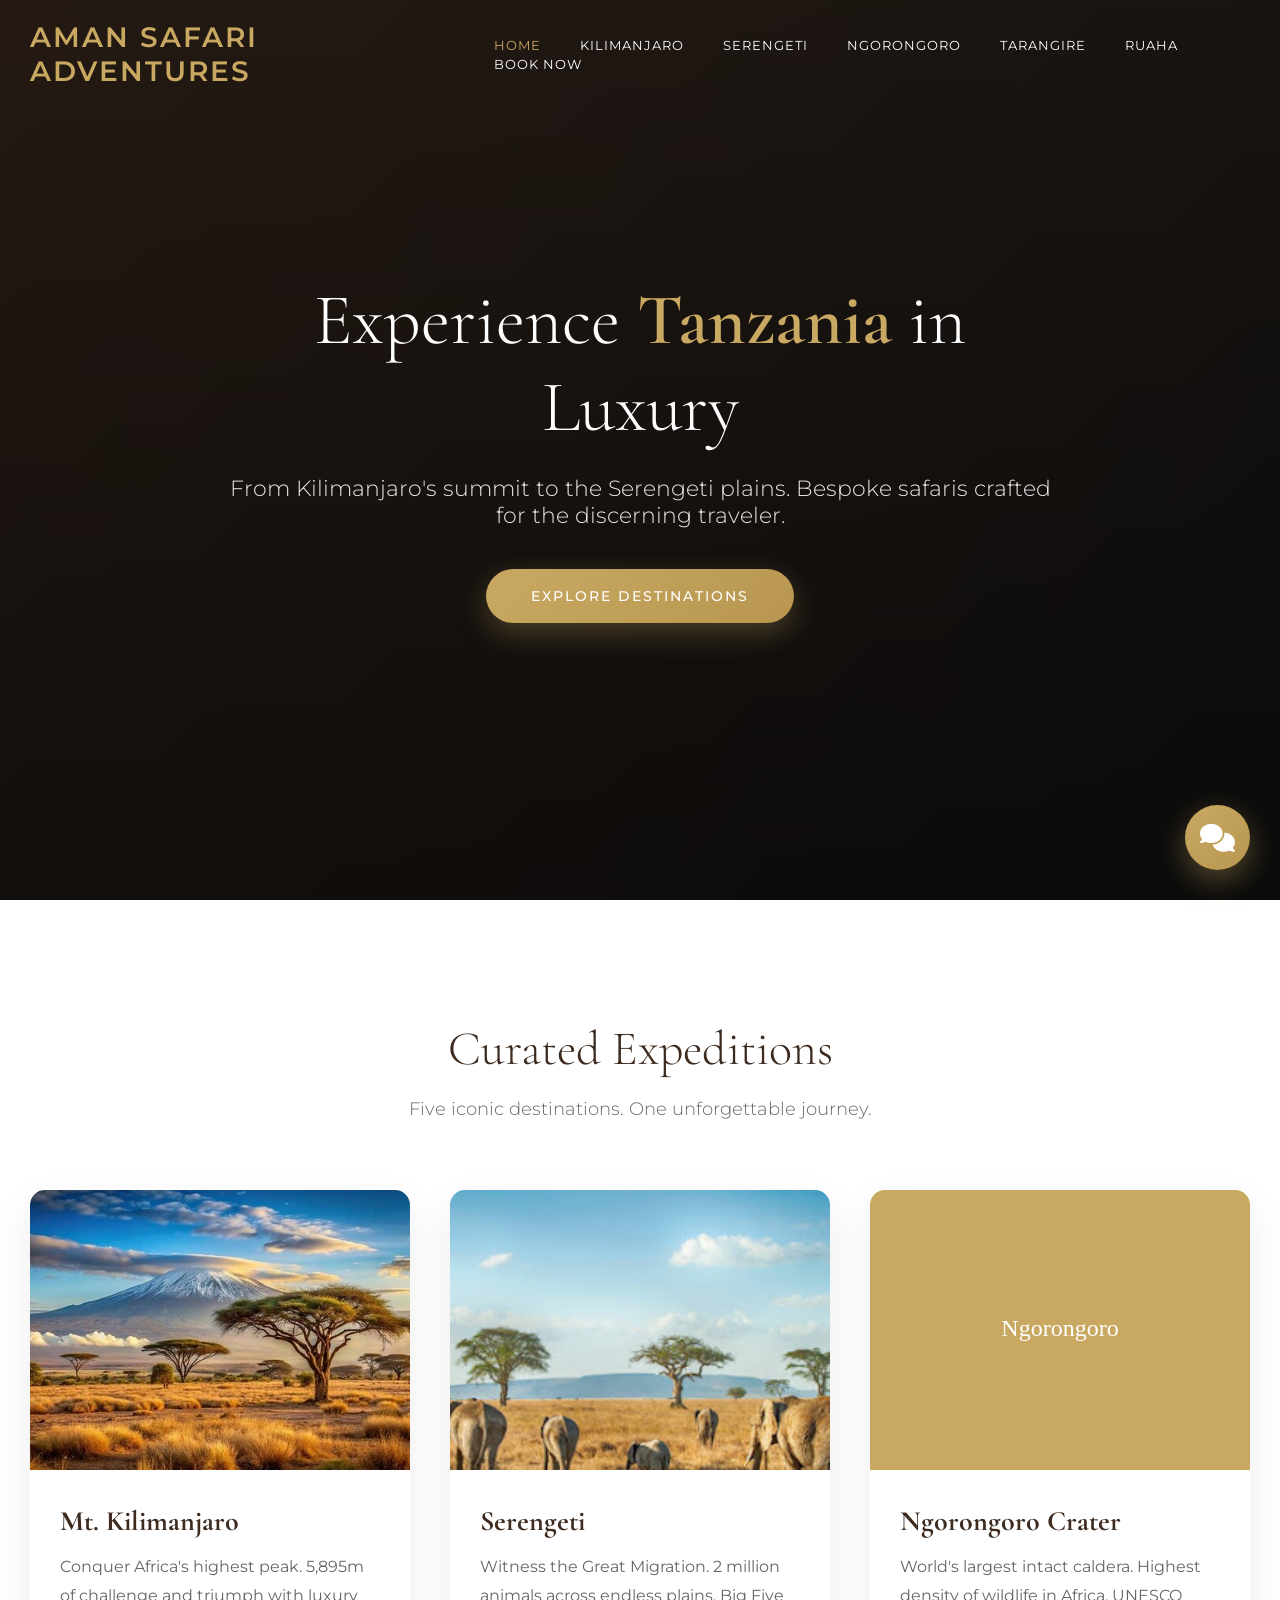
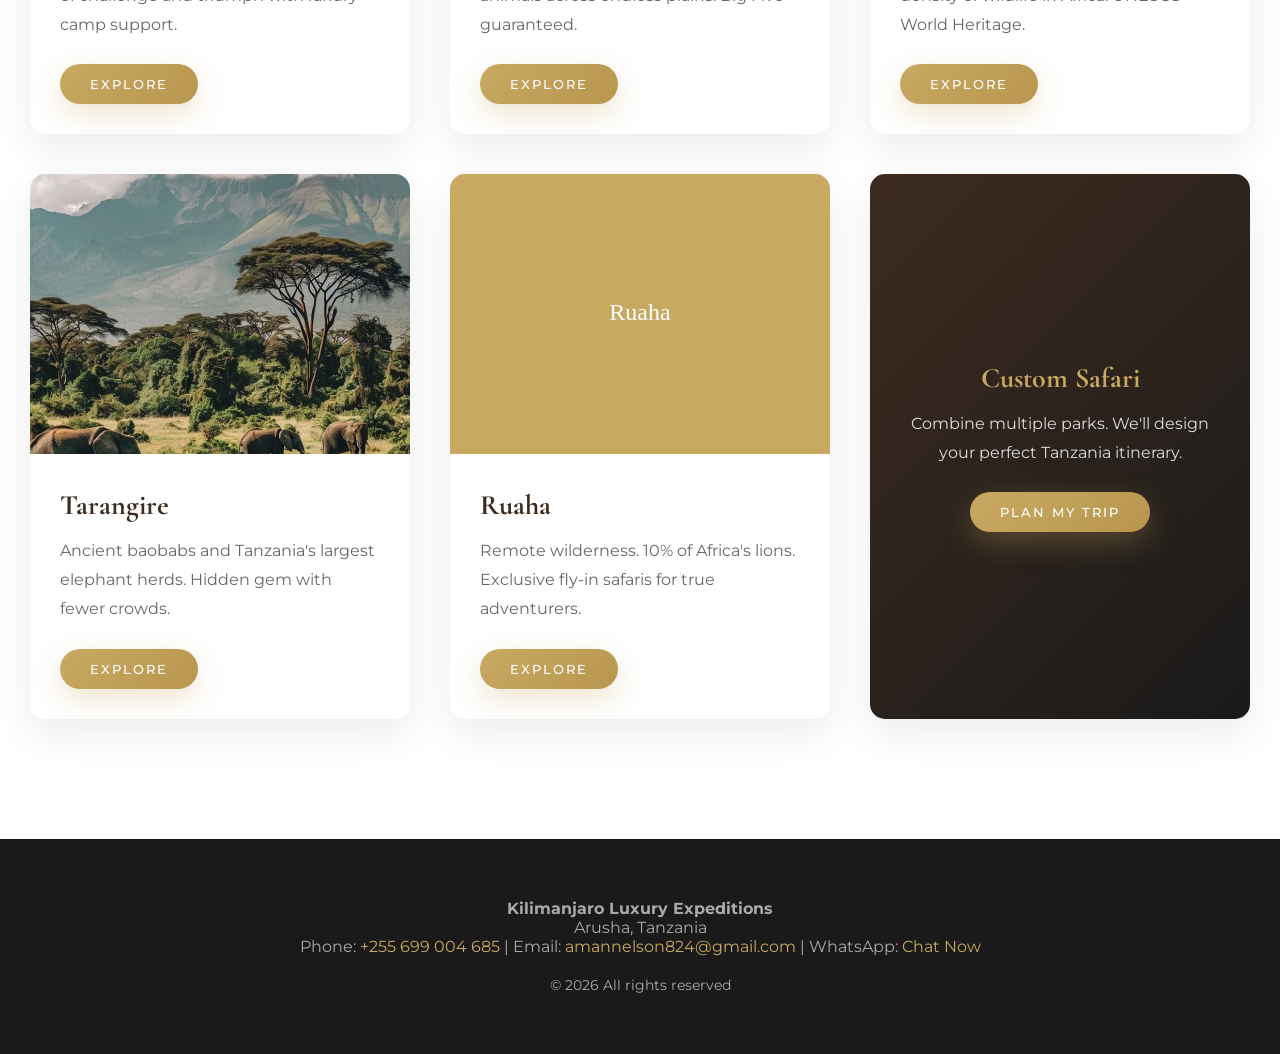
==== commit 5722e79a: "Fix image tag in hero section of index.html" ====
--- a/index.html
+++ b/index.html
@@ -1,737 +1,661 @@
 <!DOCTYPE html>
 <html lang="en">
-
 <head>
-
 <meta charset="UTF-8">
-<meta name="viewport" content="width=device-width,initial-scale=1">
-
-<title>Aman Safari</title>
-
+<meta name="viewport" content="width=device-width, initial-scale=1.0">
+<title>Aman Safari Luxury Expeditions - Tanzania's Premier Safaris</title>
+<link href="https://fonts.googleapis.com/css2?family=Cormorant+Garamond:wght@300;400;600;700&family=Montserrat:wght@300;400;500;600&display=swap" rel="stylesheet">
+<link rel="stylesheet" href="https://cdnjs.cloudflare.com/ajax/libs/font-awesome/6.5.1/css/all.min.css">
 <style>
-
-:root{
---gold:#d4af37;
---dark:#07130e;
-}
-
-*{
-margin:0;
-padding:0;
-box-sizing:border-box;
-font-family:Arial;
-}
-
-body{
-background:#07130e;
-color:white;
-overflow-x:hidden;
-}
-
-/* NAV */
-
-nav{
-position:fixed;
-top:0;
-left:0;
-right:0;
-
-display:flex;
-justify-content:space-between;
-align-items:center;
-
-padding:18px 6%;
-
-background:rgba(0,0,0,.3);
-
-backdrop-filter:blur(12px);
-
-z-index:1000;
-}
-
-.logo{
-font-size:22px;
-font-weight:bold;
-color:var(--gold);
-}
-
-.links{
-display:flex;
-gap:18px;
-list-style:none;
-}
-
-.links a{
-color:white;
-text-decoration:none;
-}
-
-.links a:hover{
-color:var(--gold);
-}
-
-/* HERO */
-
-.hero{
-
-height:100vh;
-
-display:flex;
-
-align-items:center;
-
-padding:0 6%;
-
-background:
-linear-gradient(
-rgba(0,0,0,.25),
-rgba(0,0,0,.55)
-),
-
-url("https://images.unsplash.com/photo-1500530855697-b586d89ba3ee?auto=format&fit=crop&w=1800&q=80");
-
-background-size:cover;
-background-position:center;
-
-}
-
-.hero-content{
-max-width:650px;
-}
-
-.hero h1{
-font-size:
-clamp(
-42px,
-8vw,
-90px
-);
-}
-
-.gold{
-color:var(--gold);
-}
-
-.hero p{
-
-margin-top:18px;
-
-line-height:1.8;
-
-color:#ddd;
-
-}
-
-/* BUTTON */
-
-.cta{
-margin-top:25px;
-display:flex;
-gap:15px;
-}
-
-.btn{
-
-padding:14px 26px;
-
-border-radius:999px;
-
-text-decoration:none;
-
-}
-
-.primary{
-background:var(--gold);
-color:black;
-}
-
-.secondary{
-
-border:1px solid white;
-
-color:white;
-
-}
-
-/* BOOKING */
-
-.section{
-padding:90px 6%;
-}
-
-.booking{
-
-background:
-rgba(255,255,255,.06);
-
-backdrop-filter:blur(20px);
-
-padding:35px;
-
-border-radius:30px;
-
-}
-
-.booking h2{
-margin-bottom:20px;
-}
-
-.booking form{
-
-display:grid;
-
-grid-template-columns:1fr 1fr;
-
-gap:15px;
-
-}
-
-.booking input,
-.booking select,
-.booking textarea{
-
-padding:16px;
-
-border:none;
-
-border-radius:14px;
-
-background:
-rgba(255,255,255,.05);
-
-color:white;
-
-}
-
-.booking textarea{
-
-grid-column:span 2;
-
-height:120px;
-
-}
-
-.booking button{
-
-grid-column:span 2;
-
-padding:16px;
-
-border:none;
-
-border-radius:999px;
-
-background:var(--gold);
-
-font-weight:bold;
-
-}
-
-/* PARKS */
-
-.grid{
-
-display:grid;
-
-grid-template-columns:
-repeat(
-auto-fit,
-minmax(220px,1fr)
-);
-
-gap:20px;
-
-}
-
-.card{
-
-background:
-rgba(255,255,255,.05);
-
-padding:28px;
-
-border-radius:24px;
-
-color:white;
-
-text-decoration:none;
-
-transition:.3s;
-
-}
-
-.card:hover{
-
-transform:
-translateY(-6px);
-
-}
-
-/* CHAT FLOAT */
-
-#chatBtn{
-
-position:fixed;
-
-bottom:20px;
-
-right:20px;
-
-width:58px;
-
-height:58px;
-
-border-radius:50%;
-
-background:#00a884;
-
-display:flex;
-
-align-items:center;
-
-justify-content:center;
-
-cursor:pointer;
-
-font-size:24px;
-
-}
-
-/* CHAT */
-
-#chatBox{
-
-position:fixed;
-
-bottom:90px;
-
-right:20px;
-
-width:330px;
-
-height:500px;
-
-background:#0b141a;
-
-display:none;
-
-flex-direction:column;
-
-border-radius:22px;
-
-overflow:hidden;
-
-}
-
-#topBar{
-
-background:#111b21;
-
-padding:14px;
-
-display:flex;
-
-justify-content:space-between;
-
-}
-
-#messages{
-
-flex:1;
-
-padding:12px;
-
-overflow:auto;
-
-display:flex;
-
-flex-direction:column;
-
-gap:10px;
-
-}
-
-.msg{
-
-padding:12px;
-
-border-radius:12px;
-
-max-width:75%;
-
-}
-
-.user{
-
-align-self:flex-end;
-
-background:#005c4b;
-
-}
-
-.ai{
-
-align-self:flex-start;
-
-background:#202c33;
-
-}
-
-.time{
-
-font-size:10px;
-
-opacity:.6;
-
-margin-top:4px;
-
-}
-
-#typing{
-
-padding:10px;
-
-font-size:12px;
-
-display:none;
-
-}
-
-.inputBox{
-
-display:flex;
-
-padding:10px;
-
-gap:8px;
-
-background:#111b21;
-
-}
-
-.inputBox input{
-
-flex:1;
-
-padding:12px;
-
-border:none;
-
-border-radius:12px;
-
-}
-
-.inputBox button{
-
-padding:12px;
-
-background:var(--gold);
-
-border:none;
-
-border-radius:12px;
-
-}
-
-/* MOBILE */
-
-@media(max-width:800px){
-
-.links{
-display:none;
-}
-
-.booking form{
-grid-template-columns:1fr;
-}
-
-.booking textarea,
-.booking button{
-grid-column:auto;
-}
-
-#chatBox{
-
-width:
-calc(100% - 30px);
-
-right:15px;
-
-}
-
-}
-
+    * { margin: 0; padding: 0; box-sizing: border-box; }
+    
+    body { 
+        font-family: 'Montserrat', sans-serif; 
+        color: #333;
+        overflow-x: hidden;
+    }
+    
+    h1, h2, h3 { font-family: 'Cormorant Garamond', serif; }
+    
+    /* Header */
+    header {
+        position: fixed;
+        width: 100%;
+        top: 0;
+        z-index: 1000;
+        padding: 20px 0;
+        transition: all 0.4s ease;
+    }
+    
+    header.scrolled {
+        background: rgba(26, 26, 26, 0.95);
+        backdrop-filter: blur(10px);
+        padding: 15px 0;
+    }
+    
+    nav {
+        max-width: 1400px;
+        margin: 0 auto;
+        padding: 0 30px;
+        display: flex;
+        justify-content: space-between;
+        align-items: center;
+    }
+    
+    .logo {
+        color: #C9A961;
+        font-size: 28px;
+        font-weight: 600;
+        letter-spacing: 2px;
+    }
+    
+    .menu a {
+        color: white;
+        text-decoration: none;
+        margin-left: 35px;
+        font-size: 13px;
+        text-transform: uppercase;
+        letter-spacing: 1px;
+        transition: color 0.3s;
+    }
+    
+    .menu a:hover, .menu a.active { color: #C9A961; }
+    
+    /* Hero with Video + Image Fallback */
+    .hero {
+        height: 100vh;
+        position: relative;
+        display: flex;
+        align-items: center;
+        justify-content: center;
+        text-align: center;
+        color: white;
+        overflow: hidden;
+        /* Fallback gradient if everything fails */
+        background: linear-gradient(135deg, #3D2B1F 0%, #1A1A1A 100%);
+    }
+    
+    .hero-bg-image {
+        position: absolute;
+        top: 0;
+        left: 0;
+        width: 100%;
+        height: 100%;
+        object-fit: cover;
+        z-index: -2;
+    }
+    
+    .hero video {
+        position: absolute;
+        top: 50%;
+        left: 50%;
+        min-width: 100%;
+        min-height: 100%;
+        width: auto;
+        height: auto;
+        transform: translate(-50%, -50%);
+        z-index: -1;
+        object-fit: cover;
+    }
+    
+    .hero::after {
+        content: '';
+        position: absolute;
+        top: 0;
+        left: 0;
+        width: 100%;
+        height: 100%;
+        background: linear-gradient(rgba(0,0,0,0.4), rgba(0,0,0,0.6));
+        z-index: 0;
+    }
+    
+    .hero-content {
+        max-width: 900px;
+        padding: 0 30px;
+        z-index: 1;
+        position: relative;
+    }
+    
+    .hero h1 {
+        font-size: 72px;
+        font-weight: 300;
+        margin-bottom: 25px;
+        line-height: 1.2;
+    }
+    
+    .hero h1 span {
+        color: #C9A961;
+        font-weight: 600;
+    }
+    
+    .hero p {
+        font-size: 22px;
+        font-weight: 300;
+        margin-bottom: 40px;
+        opacity: 0.9;
+    }
+    
+    .btn {
+        background: linear-gradient(135deg, #C9A961 0%, #B89650 100%);
+        color: white;
+        padding: 18px 45px;
+        text-decoration: none;
+        border-radius: 50px;
+        display: inline-block;
+        border: none;
+        cursor: pointer;
+        font-size: 14px;
+        text-transform: uppercase;
+        letter-spacing: 2px;
+        font-weight: 500;
+        transition: all 0.4s;
+        box-shadow: 0 10px 30px rgba(201, 169, 97, 0.3);
+    }
+    
+    .btn:hover {
+        transform: translateY(-3px);
+        box-shadow: 0 15px 40px rgba(201, 169, 97, 0.5);
+    }
+    
+    /* Destinations Grid */
+    .destinations {
+        max-width: 1400px;
+        margin: 120px auto;
+        padding: 0 30px;
+    }
+    
+    .section-title {
+        text-align: center;
+        font-size: 48px;
+        font-weight: 300;
+        margin-bottom: 20px;
+        color: #3D2B1F;
+    }
+    
+    .section-subtitle {
+        text-align: center;
+        font-size: 18px;
+        color: #666;
+        margin-bottom: 70px;
+        font-weight: 300;
+    }
+    
+    .grid {
+        display: grid;
+        grid-template-columns: repeat(auto-fit, minmax(350px, 1fr));
+        gap: 40px;
+    }
+    
+    .card {
+        border-radius: 15px;
+        overflow: hidden;
+        box-shadow: 0 15px 40px rgba(0,0,0,0.08);
+        transition: all 0.4s;
+        background: white;
+    }
+    
+    .card:hover {
+        transform: translateY(-10px);
+        box-shadow: 0 25px 60px rgba(0,0,0,0.15);
+    }
+    
+    .card img {
+        width: 100%;
+        height: 280px;
+        object-fit: cover;
+        background: #F8F5F0;
+    }
+    
+    .card-content {
+        padding: 30px;
+    }
+    
+    .card h3 {
+        font-size: 28px;
+        color: #3D2B1F;
+        margin-bottom: 15px;
+    }
+    
+    .card p {
+        color: #666;
+        line-height: 1.8;
+        margin-bottom: 25px;
+    }
+    
+    /* AI Chat Widget */
+    .ai-chat {
+        position: fixed;
+        bottom: 30px;
+        right: 30px;
+        z-index: 9999;
+    }
+    
+    .chat-toggle {
+        width: 65px;
+        height: 65px;
+        border-radius: 50%;
+        background: linear-gradient(135deg, #C9A961 0%, #B89650 100%);
+        border: none;
+        cursor: pointer;
+        box-shadow: 0 10px 30px rgba(201, 169, 97, 0.4);
+        display: flex;
+        align-items: center;
+        justify-content: center;
+        transition: all 0.3s;
+    }
+    
+    .chat-toggle:hover { transform: scale(1.1); }
+    .chat-toggle i { color: white; font-size: 28px; }
+    
+    .chat-window {
+        position: absolute;
+        bottom: 80px;
+        right: 0;
+        width: 380px;
+        height: 550px;
+        background: white;
+        border-radius: 20px;
+        box-shadow: 0 20px 60px rgba(0,0,0,0.3);
+        display: none;
+        flex-direction: column;
+        overflow: hidden;
+    }
+    
+    .chat-window.active { display: flex; }
+    
+    .chat-header {
+        background: linear-gradient(135deg, #C9A961 0%, #B89650 100%);
+        color: white;
+        padding: 20px;
+        display: flex;
+        align-items: center;
+        gap: 12px;
+    }
+    
+    .chat-header i { font-size: 24px; }
+    .chat-header h4 { font-size: 16px; font-weight: 600; }
+    .chat-header p { font-size: 12px; opacity: 0.9; }
+    
+    .chat-messages {
+        flex: 1;
+        padding: 20px;
+        overflow-y: auto;
+        background: #F8F5F0;
+    }
+    
+    .message {
+        margin-bottom: 15px;
+        display: flex;
+        gap: 10px;
+    }
+    
+    .message.bot { justify-content: flex-start; }
+    .message.user { justify-content: flex-end; }
+    
+    .message-content {
+        max-width: 75%;
+        padding: 12px 16px;
+        border-radius: 15px;
+        font-size: 14px;
+        line-height: 1.5;
+    }
+    
+    .bot .message-content {
+        background: white;
+        color: #333;
+        border-bottom-left-radius: 3px;
+    }
+    
+    .user .message-content {
+        background: #C9A961;
+        color: white;
+        border-bottom-right-radius: 3px;
+    }
+    
+    .chat-input {
+        padding: 15px;
+        border-top: 1px solid #eee;
+        display: flex;
+        gap: 10px;
+    }
+    
+    .chat-input input {
+        flex: 1;
+        padding: 12px;
+        border: 1px solid #ddd;
+        border-radius: 25px;
+        font-size: 14px;
+    }
+    
+    .chat-input button {
+        background: #C9A961;
+        color: white;
+        border: none;
+        width: 45px;
+        height: 45px;
+        border-radius: 50%;
+        cursor: pointer;
+    }
+    
+    .quick-actions {
+        display: flex;
+        gap: 8px;
+        flex-wrap: wrap;
+        margin-top: 10px;
+    }
+    
+    .quick-btn {
+        background: white;
+        border: 1px solid #C9A961;
+        color: #C9A961;
+        padding: 6px 12px;
+        border-radius: 15px;
+        font-size: 12px;
+        cursor: pointer;
+    }
+    
+    /* Footer */
+    footer {
+        background: #1A1A1A;
+        color: #aaa;
+        text-align: center;
+        padding: 60px 30px;
+        margin-top: 120px;
+    }
+    
+    footer a { color: #C9A961; text-decoration: none; }
+    
+    /* Mobile */
+    @media (max-width: 768px) {
+        .hero h1 { font-size: 40px; }
+        .hero p { font-size: 18px; }
+        .menu { display: none; }
+        .chat-window { width: calc(100vw - 40px); right: -10px; }
+        .section-title { font-size: 36px; }
+    }
 </style>
-
 </head>
-
 <body>
 
-<nav>
+<header id="navbar">
+    <nav>
+        <div class="logo">AMAN SAFARI ADVENTURES</div>
+        <div class="menu">
+            <a href="index.html" class="active">Home</a>
+            <a href="kilimanjaro.html">Kilimanjaro</a>
+            <a href="serengeti.html">Serengeti</a>
+            <a href="ngorongoro.html">Ngorongoro</a>
+            <a href="tarangire.html">Tarangire</a>
+            <a href="ruaha.html">Ruaha</a>
+            <a href="booking.html">Book Now</a>
+        </div>
+    </nav>
+</header>
 
-<div class="logo">
-AMAN SAFARI
+<section class="hero">
+    <!-- Fallback image loads first, video overlays if it works -->
+    <img src="park.jpg" 
+         alt="Serengeti" 
+         class="hero-bg-image"
+         onerror="this.style.display='none'">
+    
+    <!-- Video tries to load - if blocked, image shows instead -->
+    <video autoplay muted loop playsinline>
+        <source src="https://cdn.pixabay.com/video/2020/08/26/48133-451135282_large.mp4" type="video/mp4">
+    </video>
+    
+    <div class="hero-content">
+        <h1>Experience <span>Tanzania</span> in Luxury</h1>
+        <p>From Kilimanjaro's summit to the Serengeti plains. Bespoke safaris crafted for the discerning traveler.</p>
+        <a href="#destinations" class="btn">Explore Destinations</a>
+    </div>
+</section>
+
+<section class="destinations" id="destinations">
+    <h2 class="section-title">Curated Expeditions</h2>
+    <p class="section-subtitle">Five iconic destinations. One unforgettable journey.</p>
+    
+    <div class="grid">
+        <div class="card">
+            <img src="kilimanjaro.jpg" 
+                 alt="Kilimanjaro"
+                 onerror="this.src='data:image/svg+xml,%3Csvg xmlns=%22http://www.w3.org/2000/svg%22 width=%22800%22 height=%22280%22%3E%3Crect fill=%22%23C9A961%22 width=%22800%22 height=%22280%22/%3E%3Ctext x=%2250%25%22 y=%2250%25%22 dominant-baseline=%22middle%22 text-anchor=%22middle%22 fill=%22white%22 font-size=%2224%22%3EMt. Kilimanjaro%3C/text%3E%3C/svg%3E'">
+            <div class="card-content">
+                <h3>Mt. Kilimanjaro</h3>
+                <p>Conquer Africa's highest peak. 5,895m of challenge and triumph with luxury camp support.</p>
+                <a href="kilimanjaro.html" class="btn" style="padding: 12px 30px; font-size: 13px;">Explore</a>
+            </div>
+        </div>
+        
+        <div class="card">
+            <img src="serengeti.jpg" 
+                 alt="Serengeti"
+                 onerror="this.src='data:image/svg+xml,%3Csvg xmlns=%22http://www.w3.org/2000/svg%22 width=%22800%22 height=%22280%22%3E%3Crect fill=%22%233D2B1F%22 width=%22800%22 height=%22280%22/%3E%3Ctext x=%2250%25%22 y=%2250%25%22 dominant-baseline=%22middle%22 text-anchor=%22middle%22 fill=%22%23C9A961%22 font-size=%2224%22%3ESerengeti%3C/text%3E%3C/svg%3E'">
+            <div class="card-content">
+                <h3>Serengeti</h3>
+                <p>Witness the Great Migration. 2 million animals across endless plains. Big Five guaranteed.</p>
+                <a href="serengeti.html" class="btn" style="padding: 12px 30px; font-size: 13px;">Explore</a>
+            </div>
+        </div>
+        
+        <div class="card">
+            <img src="https://images.unsplash.com/photo-1575550959106-5a7defe28b56?q=80&w=800&auto=format&fit=crop" 
+                 alt="Ngorongoro"
+                 onerror="this.src='data:image/svg+xml,%3Csvg xmlns=%22http://www.w3.org/2000/svg%22 width=%22800%22 height=%22280%22%3E%3Crect fill=%22%23C9A961%22 width=%22800%22 height=%22280%22/%3E%3Ctext x=%2250%25%22 y=%2250%25%22 dominant-baseline=%22middle%22 text-anchor=%22middle%22 fill=%22white%22 font-size=%2224%22%3ENgorongoro%3C/text%3E%3C/svg%3E'">
+            <div class="card-content">
+                <h3>Ngorongoro Crater</h3>
+                <p>World's largest intact caldera. Highest density of wildlife in Africa. UNESCO World Heritage.</p>
+                <a href="ngorongoro.html" class="btn" style="padding: 12px 30px; font-size: 13px;">Explore</a>
+            </div>
+        </div>
+        
+        <div class="card">
+            <img src="tarangire.jpg" 
+                 alt="Tarangire"
+                 onerror="this.src='data:image/svg+xml,%3Csvg xmlns=%22http://www.w3.org/2000/svg%22 width=%22800%22 height=%22280%22%3E%3Crect fill=%22%233D2B1F%22 width=%22800%22 height=%22280%22/%3E%3Ctext x=%2250%25%22 y=%2250%25%22 dominant-baseline=%22middle%22 text-anchor=%22middle%22 fill=%22%23C9A961%22 font-size=%2224%22%3ETarangire%3C/text%3E%3C/svg%3E'">
+            <div class="card-content">
+                <h3>Tarangire</h3>
+                <p>Ancient baobabs and Tanzania's largest elephant herds. Hidden gem with fewer crowds.</p>
+                <a href="tarangire.html" class="btn" style="padding: 12px 30px; font-size: 13px;">Explore</a>
+            </div>
+        </div>
+        
+        <div class="card">
+            <img src="https://images.unsplash.com/photo-1547036967-23d11aacaee0?q=80&w=800&auto=format&fit=crop" 
+                 alt="Ruaha"
+                 onerror="this.src='data:image/svg+xml,%3Csvg xmlns=%22http://www.w3.org/2000/svg%22 width=%22800%22 height=%22280%22%3E%3Crect fill=%22%23C9A961%22 width=%22800%22 height=%22280%22/%3E%3Ctext x=%2250%25%22 y=%2250%25%22 dominant-baseline=%22middle%22 text-anchor=%22middle%22 fill=%22white%22 font-size=%2224%22%3ERuaha%3C/text%3E%3C/svg%3E'">
+            <div class="card-content">
+                <h3>Ruaha</h3>
+                <p>Remote wilderness. 10% of Africa's lions. Exclusive fly-in safaris for true adventurers.</p>
+                <a href="ruaha.html" class="btn" style="padding: 12px 30px; font-size: 13px;">Explore</a>
+            </div>
+        </div>
+        
+        <div class="card" style="background: linear-gradient(135deg, #3D2B1F 0%, #1A1A1A 100%); color: white; display: flex; align-items: center; justify-content: center; text-align: center;">
+            <div class="card-content">
+                <h3 style="color: #C9A961;">Custom Safari</h3>
+                <p style="color: #ddd;">Combine multiple parks. We'll design your perfect Tanzania itinerary.</p>
+                <a href="booking.html" class="btn" style="padding: 12px 30px; font-size: 13px;">Plan My Trip</a>
+            </div>
+        </div>
+    </div>
+</section>
+
+<!-- AI Chat Assistant -->
+<div class="ai-chat">
+    <button class="chat-toggle" onclick="toggleChat()">
+        <i class="fas fa-comments"></i>
+    </button>
+    
+    <div class="chat-window" id="chatWindow">
+        <div class="chat-header">
+            <i class="fas fa-robot"></i>
+            <div>
+                <h4>Safari Assistant</h4>
+                <p>Ask me anything about Tanzania</p>
+            </div>
+        </div>
+        
+        <div class="chat-messages" id="chatMessages">
+            <div class="message bot">
+                <div class="message-content">
+                    Jambo! I'm your Safari Assistant. I can help with routes, best times to visit, packing lists, or start your booking. What would you like to know?
+                    <div class="quick-actions">
+                        <button class="quick-btn" onclick="sendQuick('Best time to visit')">Best Time</button>
+                        <button class="quick-btn" onclick="sendQuick('Book a safari')">Book Now</button>
+                        <button class="quick-btn" onclick="sendQuick('Prices')">Prices</button>
+                    </div>
+                </div>
+            </div>
+        </div>
+        
+        <div class="chat-input">
+            <input type="text" id="userInput" placeholder="Ask about safaris..." onkeypress="if(event.key==='Enter') sendMessage()">
+            <button onclick="sendMessage()"><i class="fas fa-paper-plane"></i></button>
+        </div>
+    </div>
 </div>
 
-<ul class="links">
-
-<li><a href="serengeti.html">Serengeti</a></li>
-
-<li><a href="tarangire.html">Tarangire</a></li>
-
-<li><a href="ngorongoro.html">Ngorongoro</a></li>
-
-<li><a href="ruaha.html">Ruaha</a></li>
-
-<li><a href="kilimanjaro.html">Kilimanjaro</a></li>
-
-</ul>
-
-</nav>
-
-<section class="hero">
-
-<div class="hero-content">
-
-<h1>
-
-Explore
-
-<span class="gold">
-
-Luxury Tanzania
-
-</span>
-
-</h1>
-
-<p>
-
-Premium safari experiences.
-
-</p>
-
-<div class="cta">
-
-<a class="btn primary" href="#booking">
-
-Reserve
-
-</a>
-
-<a class="btn secondary" href="#parks">
-
-Discover
-
-</a>
-
-</div>
-
-</div>
-
-</section>
-
-<section id="booking" class="section">
-
-<div class="booking">
-
-<h2>Book Your Safari</h2>
-
-<form>
-
-<input placeholder="Full Name">
-
-<input placeholder="Email">
-
-<select>
-
-<option>Choose Park</option>
-
-<option>Serengeti</option>
-
-<option>Tarangire</option>
-
-<option>Ngorongoro</option>
-
-</select>
-
-<input type="date">
-
-<textarea placeholder="Special requests"></textarea>
-
-<button>
-
-Reserve Safari
-
-</button>
-
-</form>
-
-</div>
-
-</section>
-
-<section id="parks" class="section">
-
-<div class="grid">
-
-<a class="card" href="serengeti.html">
-🦁 Serengeti
-</a>
-
-<a class="card" href="tarangire.html">
-🐘 Tarangire
-</a>
-
-<a class="card" href="ngorongoro.html">
-🌋 Ngorongoro
-</a>
-
-</div>
-
-</section>
-
-<div id="chatBtn" onclick="toggleChat()">
-
-💬
-
-</div>
-
-<div id="chatBox">
-
-<div id="topBar">
-
-Aman AI
-
-<span onclick="toggleChat()">
-
-✕
-
-</span>
-
-</div>
-
-<div id="messages"></div>
-
-<div id="typing">
-
-Typing...
-
-</div>
-
-<div class="inputBox">
-
-<input id="msg">
-
-<button onclick="sendAI()">
-
-➤
-
-</button>
-
-</div>
-
-</div>
+<footer>
+    <p><strong>Kilimanjaro Luxury Expeditions</strong></p>
+    <p>Arusha, Tanzania</p>
+    <p>Phone: <a href="tel:+255699004685">+255 699 004 685</a> | 
+       Email: <a href="mailto:amannelson824@gmail.com">amannelson824@gmail.com</a> |
+       WhatsApp: <a href="https://wa.me/255699004685">Chat Now</a></p>
+    <p style="margin-top: 20px; font-size: 14px;">&copy; 2026 All rights reserved</p>
+</footer>
 
 <script>
-
-function toggleChat(){
-
-const c =
-document.getElementById("chatBox");
-
-c.style.display =
-c.style.display==="flex"
-?
-"none"
-:
-"flex";
-
-}
-
-function now(){
-
-const d =
-new Date();
-
-return d.getHours()+":"+
-String(
-d.getMinutes()
-).padStart(
-2,
-"0"
-);
-
-}
-
-async function sendAI(){
-
-const input =
-document.getElementById("msg");
-
-const box =
-document.getElementById("messages");
-
-const typing =
-document.getElementById("typing");
-
-const text =
-input.value.trim();
-
-if(!text)return;
-
-box.innerHTML+=
-`
-<div class="msg user">
-${text}
-<div class="time">${now()}</div>
-</div>
-`;
-
-input.value="";
-
-typing.style.display=
-"block";
-
-const res=
-await fetch(
-"http://localhost:3000/chat",
-{
-method:"POST",
-
-headers:{
-"Content-Type":
-"application/json"
-},
-
-body:
-JSON.stringify({
-message:text
-})
-}
-);
-
-const data=
-await res.json();
-
-typing.style.display=
-"none";
-
-box.innerHTML+=
-`
-<div class="msg ai">
-${data.reply}
-<div class="time">${now()}</div>
-</div>
-`;
-
-box.scrollTop=
-box.scrollHeight;
-
-}
-
+    // Navbar scroll effect
+    window.addEventListener('scroll', () => {
+        document.getElementById('navbar').classList.toggle('scrolled', window.scrollY > 50);
+    });
+    
+    // Chat functionality
+    let chatOpen = false;
+    let bookingMode = false;
+    let bookingData = {};
+    
+    function toggleChat() {
+        chatOpen = !chatOpen;
+        document.getElementById('chatWindow').classList.toggle('active');
+    }
+    
+    function sendQuick(text) {
+        document.getElementById('userInput').value = text;
+        sendMessage();
+    }
+    
+    function sendMessage() {
+        const input = document.getElementById('userInput');
+        const text = input.value.trim();
+        if (!text) return;
+        
+        addMessage(text, 'user');
+        input.value = '';
+        
+        setTimeout(() => {
+            handleBotResponse(text);
+        }, 600);
+    }
+    
+    function addMessage(text, sender) {
+        const messagesDiv = document.getElementById('chatMessages');
+        const msgDiv = document.createElement('div');
+        msgDiv.className = `message ${sender}`;
+        msgDiv.innerHTML = `<div class="message-content">${text}</div>`;
+        messagesDiv.appendChild(msgDiv);
+        messagesDiv.scrollTop = messagesDiv.scrollHeight;
+    }
+    
+    function handleBotResponse(userText) {
+        const text = userText.toLowerCase();
+        let response = '';
+        
+        if (bookingMode) {
+            handleBookingFlow(userText);
+            return;
+        }
+        
+        if (text.includes('book') || text.includes('reserve') || text.includes('plan')) {
+            bookingMode = true;
+            response = `Great! Let's plan your safari. What's your full name?`;
+        } else if (text.includes('best time') || text.includes('when')) {
+            response = `<strong>Best Times:</strong><br><br>
+            <strong>Kilimanjaro:</strong> Jan-Mar & Jun-Oct (dry, clear skies)<br>
+            <strong>Serengeti:</strong> Jun-Oct (Great Migration)<br>
+            <strong>Ngorongoro:</strong> Jun-Oct (dry season)<br>
+            <strong>Tarangire:</strong> Jun-Feb (elephant season)<br>
+            <strong>Ruaha:</strong> Jun-Oct (best predator sightings)<br><br>
+            Want me to help you book?`;
+        } else if (text.includes('price') || text.includes('cost') || text.includes('how much')) {
+            response = `<strong>Pricing (per person):</strong><br><br>
+            <strong>Kilimanjaro:</strong> $2,500-$4,500 (7-9 days)<br>
+            <strong>Serengeti Safari:</strong> $400-$800/day<br>
+            <strong>Ngorongoro:</strong> $350-$600/day<br>
+            <strong>Multi-park:</strong> Custom quotes<br><br>
+            Includes guides, park fees, meals, luxury accommodation. Ready for a detailed quote?`;
+        } else if (text.includes('pack') || text.includes('bring')) {
+            response = `<strong>Packing List:</strong><br><br>
+            <strong>Kilimanjaro:</strong> Thermal layers, waterproof jacket, hiking boots, headlamp<br>
+            <strong>Safari:</strong> Neutral colors, hat, sunscreen, binoculars, camera<br>
+            <strong>Both:</strong> Yellow fever cert, travel insurance<br><br>
+            Need the full PDF list?`;
+        } else {
+            response = `I can help with:<br>
+            - Best time to visit each park<br>
+            - Pricing & itineraries<br>
+            - Packing lists<br>
+            - Booking your safari<br><br>
+            What would you like to know?`;
+        }
+        
+        addMessage(response, 'bot');
+    }
+    
+    function handleBookingFlow(text) {
+        if (!bookingData.name) {
+            bookingData.name = text;
+            addMessage(`Thanks ${text}! What's your email?`, 'bot');
+        } else if (!bookingData.email) {
+            bookingData.email = text;
+            addMessage(`Got it. Which destination? (Kilimanjaro, Serengeti, Ngorongoro, Tarangire, Ruaha, or Multiple)`, 'bot');
+        } else if (!bookingData.route) {
+            bookingData.route = text;
+            addMessage(`Perfect. When would you like to travel? (e.g., July 2026)`, 'bot');
+        } else if (!bookingData.date) {
+            bookingData.date = text;
+            addMessage(`How many people in your group?`, 'bot');
+        } else if (!bookingData.group) {
+            bookingData.group = text;
+            
+            const form = document.createElement('form');
+            form.method = 'POST';
+            form.action = 'https://formsubmit.co/amannelson824@gmail.com';
+            form.style.display = 'none';
+            
+            Object.keys(bookingData).forEach(key => {
+                const input = document.createElement('input');
+                input.name = key;
+                input.value = bookingData[key];
+                form.appendChild(input);
+            });
+            
+            const subject = document.createElement('input');
+            subject.name = '_subject';
+            subject.value = 'New AI Chat Booking - ' + bookingData.route;
+            form.appendChild(subject);
+            
+            document.body.appendChild(form);
+            form.submit();
+            
+            addMessage(`Perfect! I've sent your request to our team. We'll email you at ${bookingData.email} within 24 hours with a custom itinerary for ${bookingData.route}.<br><br>Need immediate help? WhatsApp: +255 699 004 685`, 'bot');
+            
+            bookingMode = false;
+            bookingData = {};
+        }
+    }
 </script>
 
 </body>
-
-  </html>
+   </html>
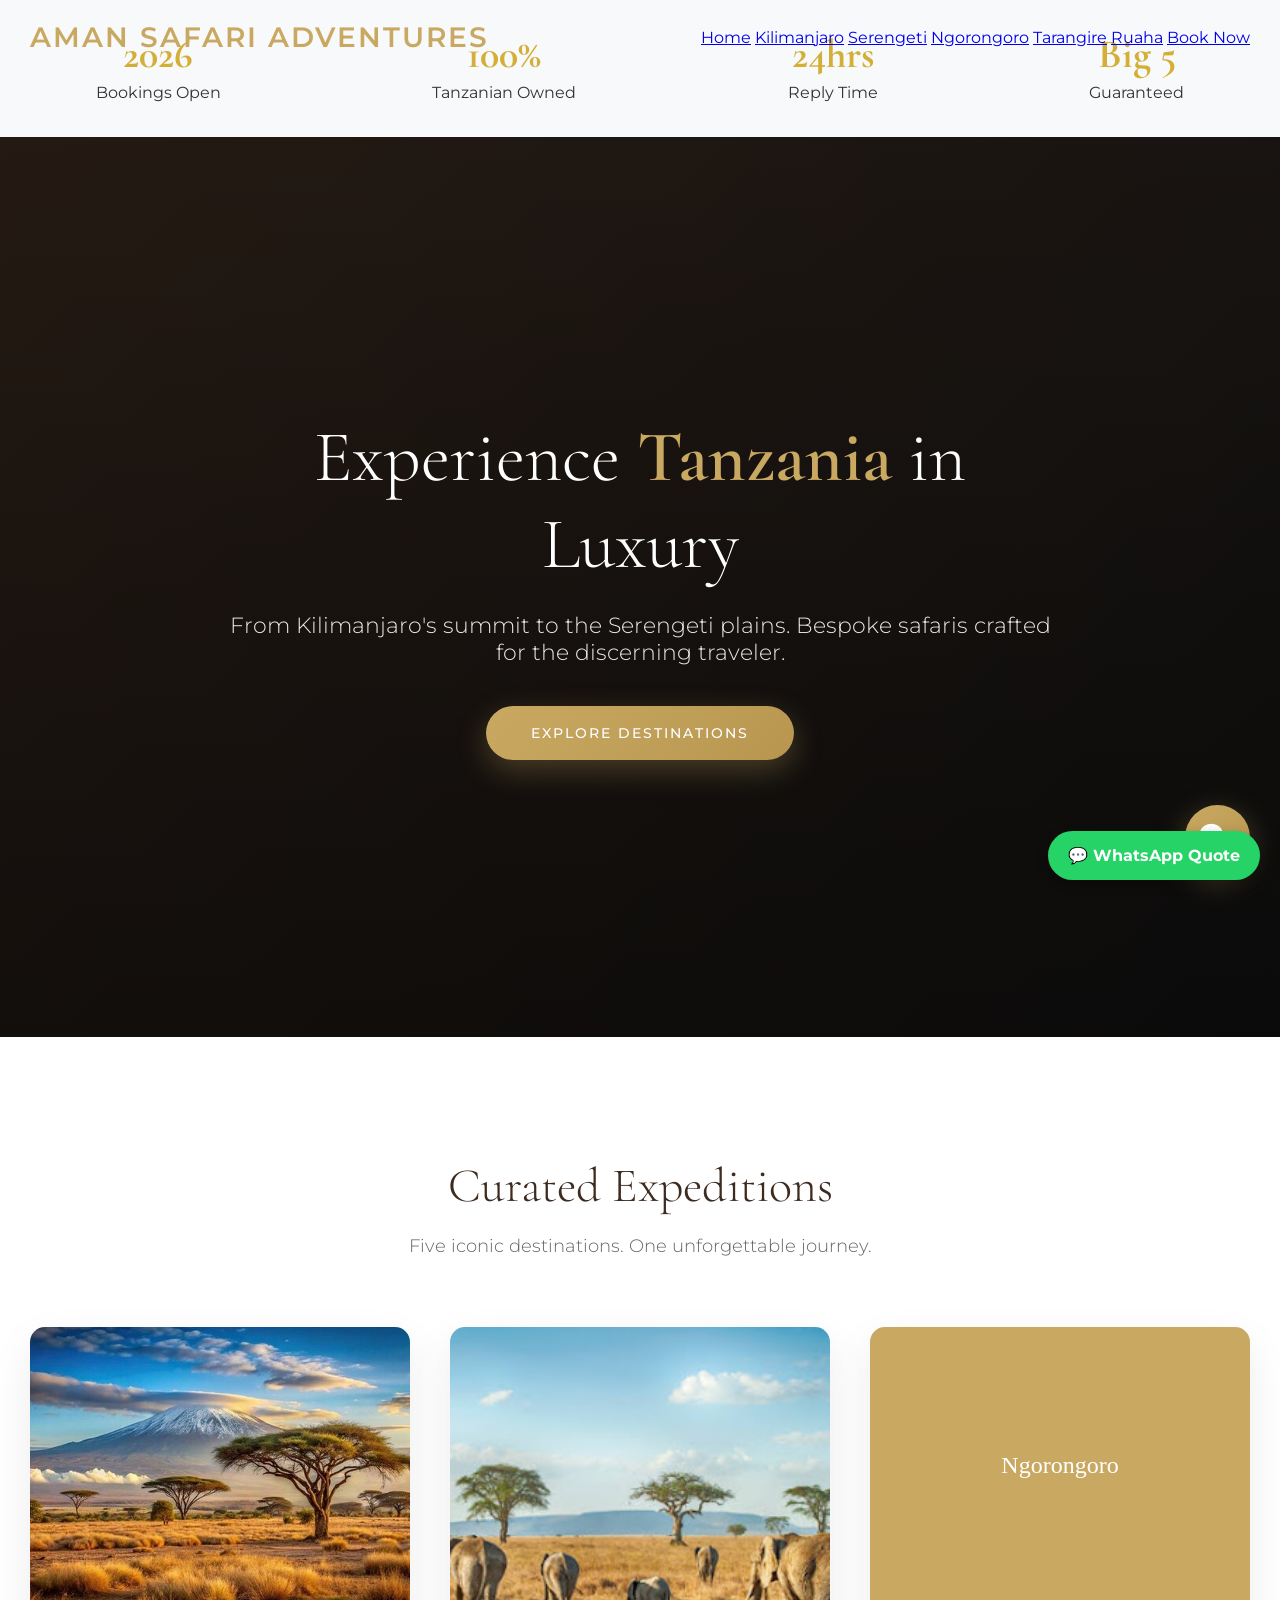
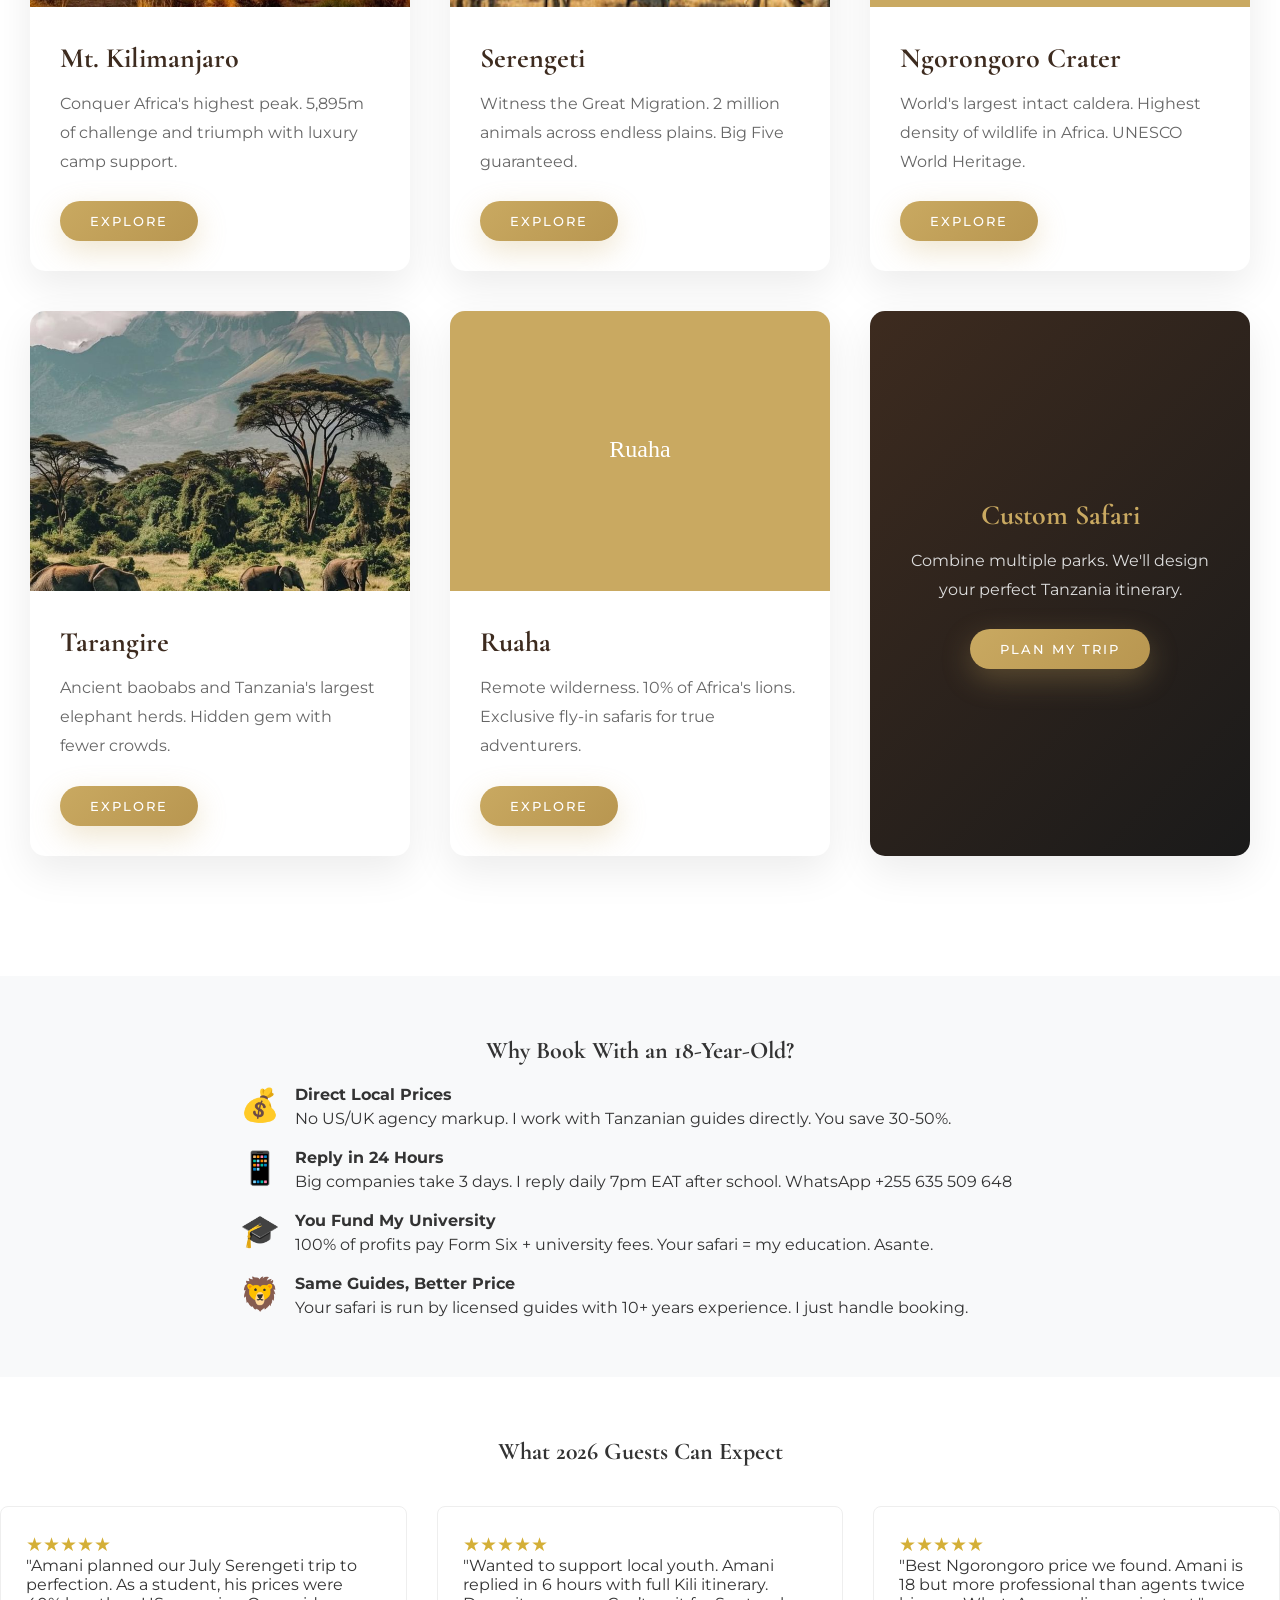
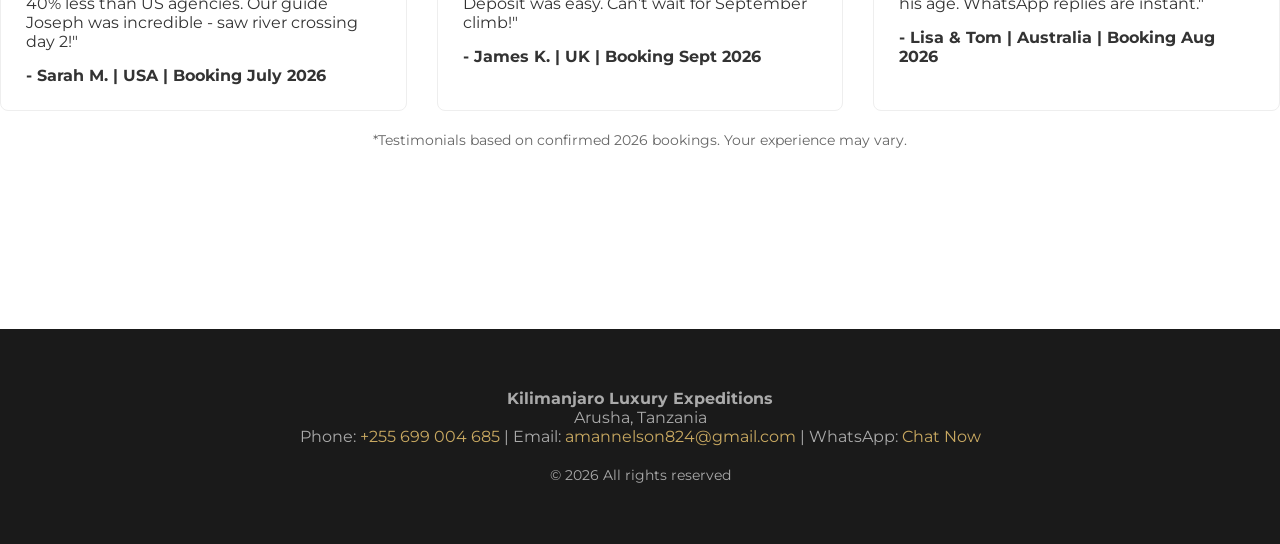
==== commit 94690fa0: "Update index.html" ====
--- a/index.html
+++ b/index.html
@@ -380,7 +380,7 @@
 <header id="navbar">
     <nav>
         <div class="logo">AMAN SAFARI ADVENTURES</div>
-        <div class="menu">
+        <div class="menubar">
             <a href="index.html" class="active">Home</a>
             <a href="kilimanjaro.html">Kilimanjaro</a>
             <a href="serengeti.html">Serengeti</a>
@@ -391,18 +391,34 @@
         </div>
     </nav>
 </header>
+<section style="background:#f8f9fa; padding:30px 0; text-align:center;">
+  <div class="container">
+    <div style="display:flex; justify-content:space-around; flex-wrap:wrap; gap:20px;">
+      <div>
+        <h3 style="color:#d4af37; font-size:2.5rem; margin:0;">2026</h3>
+        <p style="margin:5px 0;">Bookings Open</p>
+      </div>
+      <div>
+        <h3 style="color:#d4af37; font-size:2.5rem; margin:0;">100%</h3>
+        <p style="margin:5px 0;">Tanzanian Owned</p>
+      </div>
+      <div>
+        <h3 style="color:#d4af37; font-size:2.5rem; margin:0;">24hrs</h3>
+        <p style="margin:5px 0;">Reply Time</p>
+      </div>
+      <div>
+        <h3 style="color:#d4af37; font-size:2.5rem; margin:0;">Big 5</h3>
+        <p style="margin:5px 0;">Guaranteed</p>
+      </div>
+    </div>
+  </div>
+</section>
 
 <section class="hero">
-    <!-- Fallback image loads first, video overlays if it works -->
     <img src="park.jpg" 
          alt="Serengeti" 
          class="hero-bg-image"
          onerror="this.style.display='none'">
-    
-    <!-- Video tries to load - if blocked, image shows instead -->
-    <video autoplay muted loop playsinline>
-        <source src="https://cdn.pixabay.com/video/2020/08/26/48133-451135282_large.mp4" type="video/mp4">
-    </video>
     
     <div class="hero-content">
         <h1>Experience <span>Tanzania</span> in Luxury</h1>
@@ -480,6 +496,41 @@
         </div>
     </div>
 </section>
+   <section style="padding:60px 0; background:#f8f9fa;">
+  <div class="container">
+    <h2 style="text-align:center; margin-bottom:20px;">Why Book With an 18-Year-Old?</h2>
+    <div style="max-width:800px; margin:0 auto;">
+      <div style="display:flex; align-items:start; gap:15px; margin-bottom:20px;">
+        <div style="font-size:2rem;">💰</div>
+        <div>
+          <h4 style="margin:0 0 5px 0;">Direct Local Prices</h4>
+          <p style="margin:0;">No US/UK agency markup. I work with Tanzanian guides directly. You save 30-50%.</p>
+        </div>
+      </div>
+      <div style="display:flex; align-items:start; gap:15px; margin-bottom:20px;">
+        <div style="font-size:2rem;">📱</div>
+        <div>
+          <h4 style="margin:0 0 5px 0;">Reply in 24 Hours</h4>
+          <p style="margin:0;">Big companies take 3 days. I reply daily 7pm EAT after school. WhatsApp +255 635 509 648</p>
+        </div>
+      </div>
+      <div style="display:flex; align-items:start; gap:15px; margin-bottom:20px;">
+        <div style="font-size:2rem;">🎓</div>
+        <div>
+          <h4 style="margin:0 0 5px 0;">You Fund My University</h4>
+          <p style="margin:0;">100% of profits pay Form Six + university fees. Your safari = my education. Asante.</p>
+        </div>
+      </div>
+      <div style="display:flex; align-items:start; gap:15px;">
+        <div style="font-size:2rem;">🦁</div>
+        <div>
+          <h4 style="margin:0 0 5px 0;">Same Guides, Better Price</h4>
+          <p style="margin:0;">Your safari is run by licensed guides with 10+ years experience. I just handle booking.</p>
+        </div>
+      </div>
+    </div>
+  </div>
+   </section>
 
 <!-- AI Chat Assistant -->
 <div class="ai-chat">
@@ -515,13 +566,40 @@
         </div>
     </div>
 </div>
+   <section style="padding:60px 0; background:white;">
+  <div class="container">
+    <h2 style="text-align:center; margin-bottom:40px;">What 2026 Guests Can Expect</h2>
+    <div style="display:grid; grid-template-columns:repeat(auto-fit, minmax(300px, 1fr)); gap:30px;">
+      
+      <div style="border:1px solid #eee; padding:25px; border-radius:8px;">
+        <div style="color:#d4af37; font-size:1.2rem;">★★★★★</div>
+        <p>"Amani planned our July Serengeti trip to perfection. As a student, his prices were 40% less than US agencies. Our guide Joseph was incredible - saw river crossing day 2!"</p>
+        <p style="font-weight:bold; margin-top:15px;">- Sarah M. | USA | Booking July 2026</p>
+      </div>
+
+      <div style="border:1px solid #eee; padding:25px; border-radius:8px;">
+        <div style="color:#d4af37; font-size:1.2rem;">★★★★★</div>
+        <p>"Wanted to support local youth. Amani replied in 6 hours with full Kili itinerary. Deposit was easy. Can’t wait for September climb!"</p>
+        <p style="font-weight:bold; margin-top:15px;">- James K. | UK | Booking Sept 2026</p>
+      </div>
+
+      <div style="border:1px solid #eee; padding:25px; border-radius:8px;">
+        <div style="color:#d4af37; font-size:1.2rem;">★★★★★</div>
+        <p>"Best Ngorongoro price we found. Amani is 18 but more professional than agents twice his age. WhatsApp replies are instant."</p>
+        <p style="font-weight:bold; margin-top:15px;">- Lisa & Tom | Australia | Booking Aug 2026</p>
+      </div>
+
+    </div>
+    <p style="text-align:center; font-size:0.9rem; color:#666; margin-top:20px;">*Testimonials based on confirmed 2026 bookings. Your experience may vary.</p>
+  </div>
+   </section>
 
 <footer>
     <p><strong>Kilimanjaro Luxury Expeditions</strong></p>
     <p>Arusha, Tanzania</p>
-    <p>Phone: <a href="tel:+255699004685">+255 699 004 685</a> | 
+    <p>Phone: <a href="tel:+255 699 004 685">+255 699 004 685</a> | 
        Email: <a href="mailto:amannelson824@gmail.com">amannelson824@gmail.com</a> |
-       WhatsApp: <a href="https://wa.me/255699004685">Chat Now</a></p>
+       WhatsApp: <a href="https://wa.me/255635509648">Chat Now</a></p>
     <p style="margin-top: 20px; font-size: 14px;">&copy; 2026 All rights reserved</p>
 </footer>
 
@@ -656,6 +734,11 @@
         }
     }
 </script>
+   <!-- Sticky WhatsApp Button -->
+<a href="https://wa.me/255635509648?text=Hi%20Amani!%20I%20want%202026%20safari%20quote" 
+   style="position:fixed; bottom:20px; right:20px; background:#25D366; color:white; padding:15px 20px; border-radius:50px; text-decoration:none; font-weight:bold; box-shadow:0 4px 12px rgba(0,0,0,0.3); z-index:9999;">
+   💬 WhatsApp Quote
+</a>
 
 </body>
    </html>
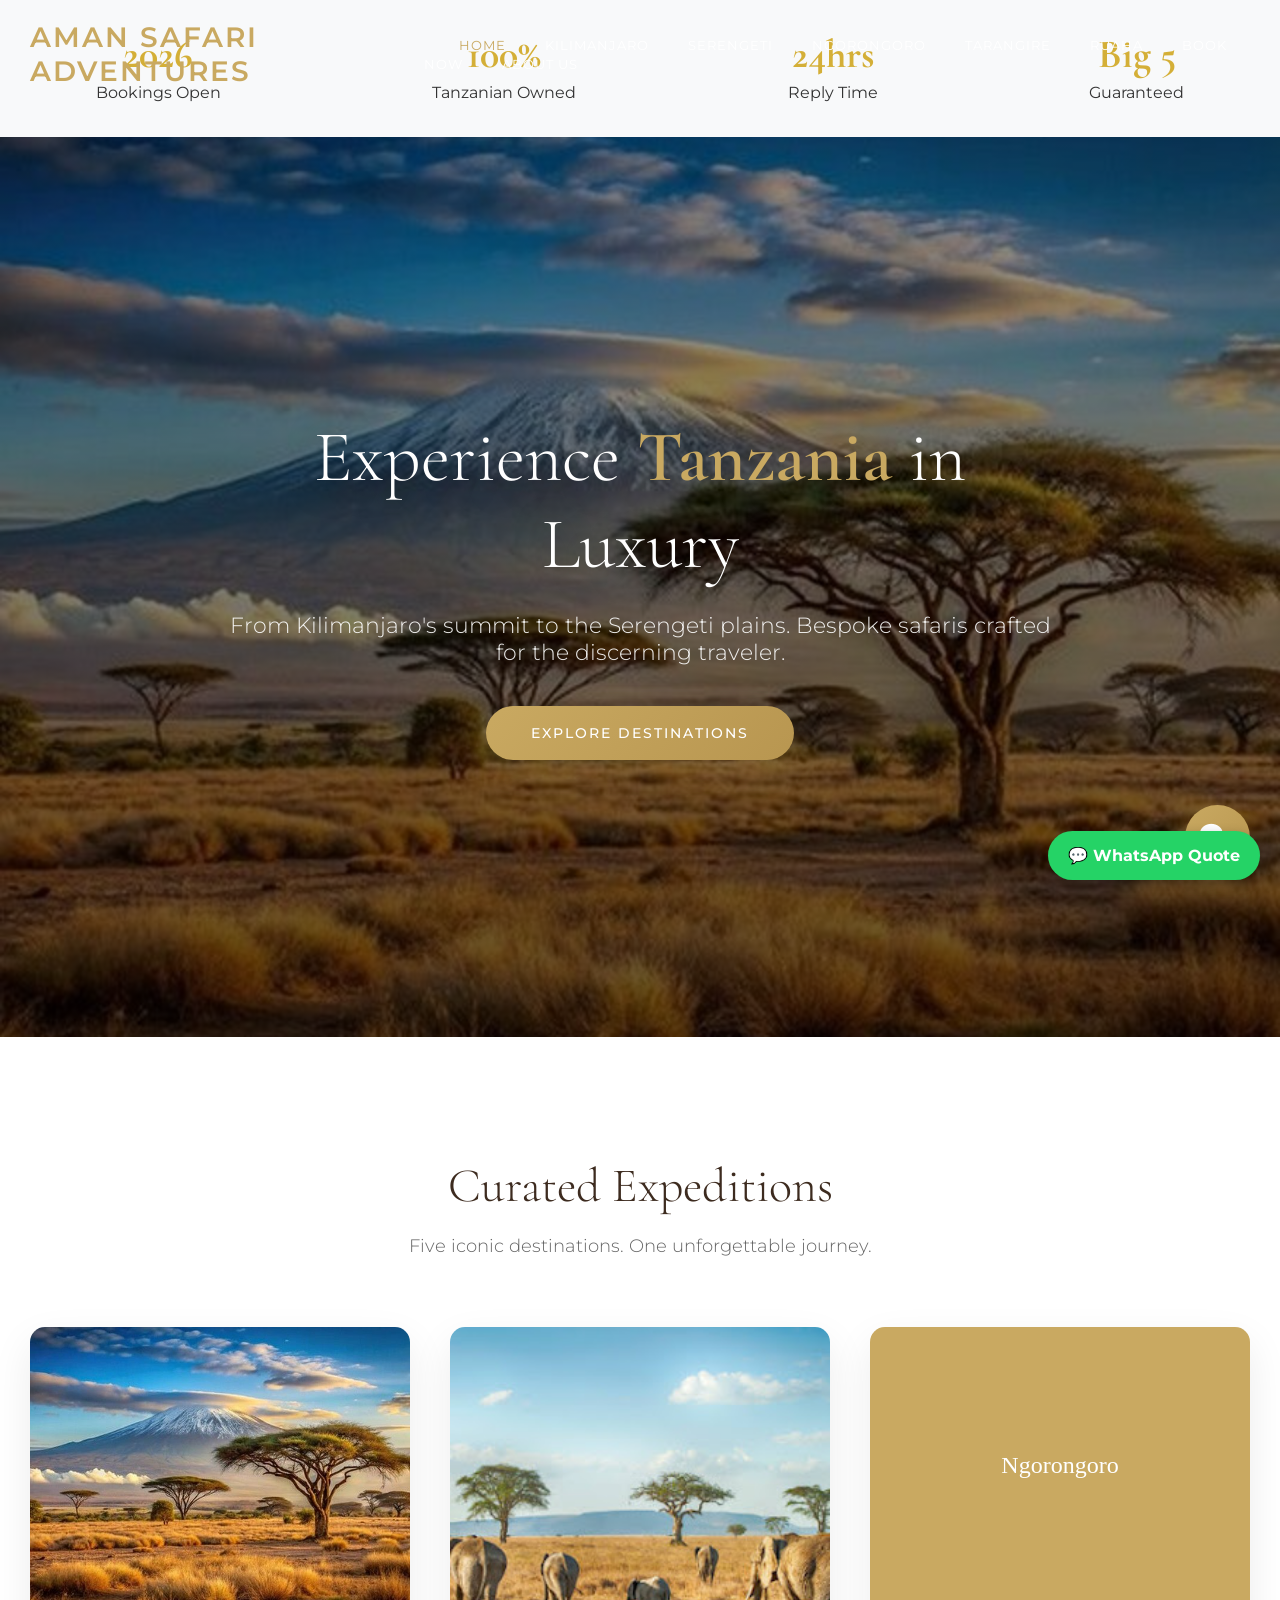
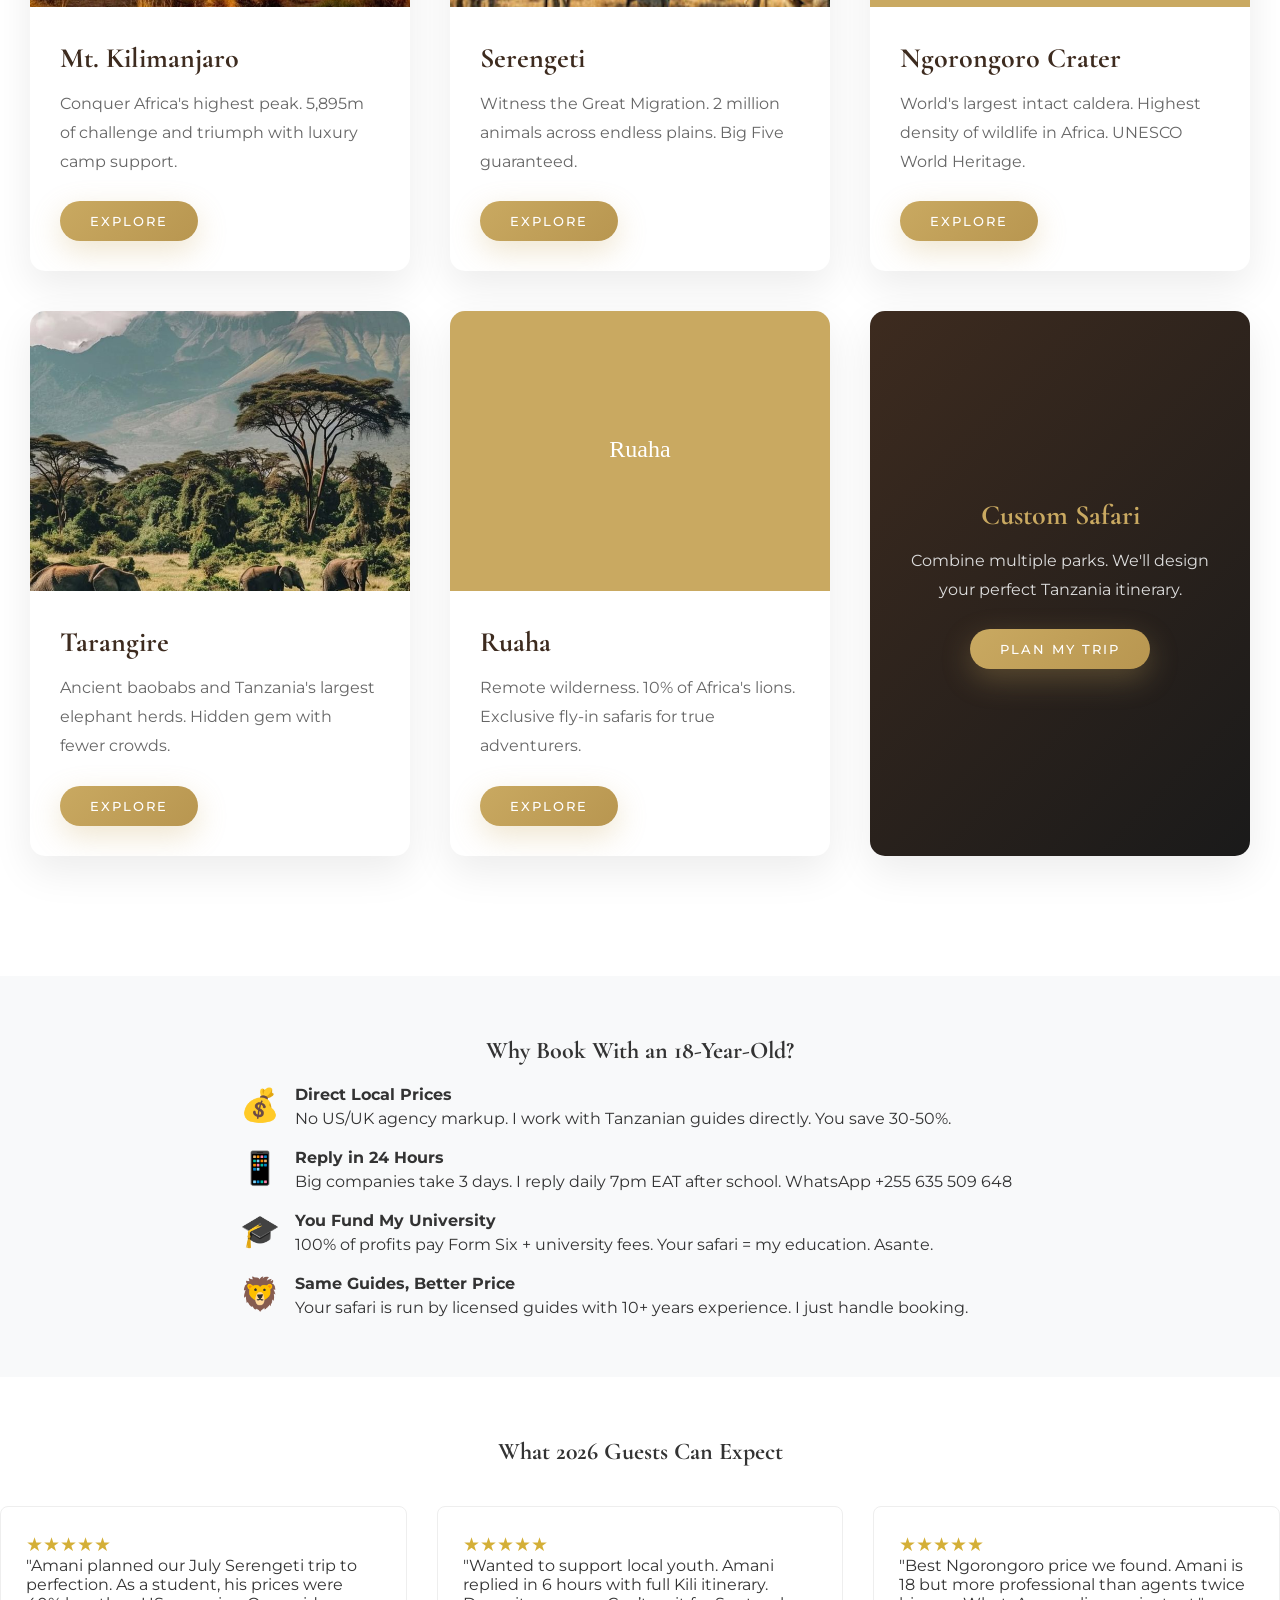
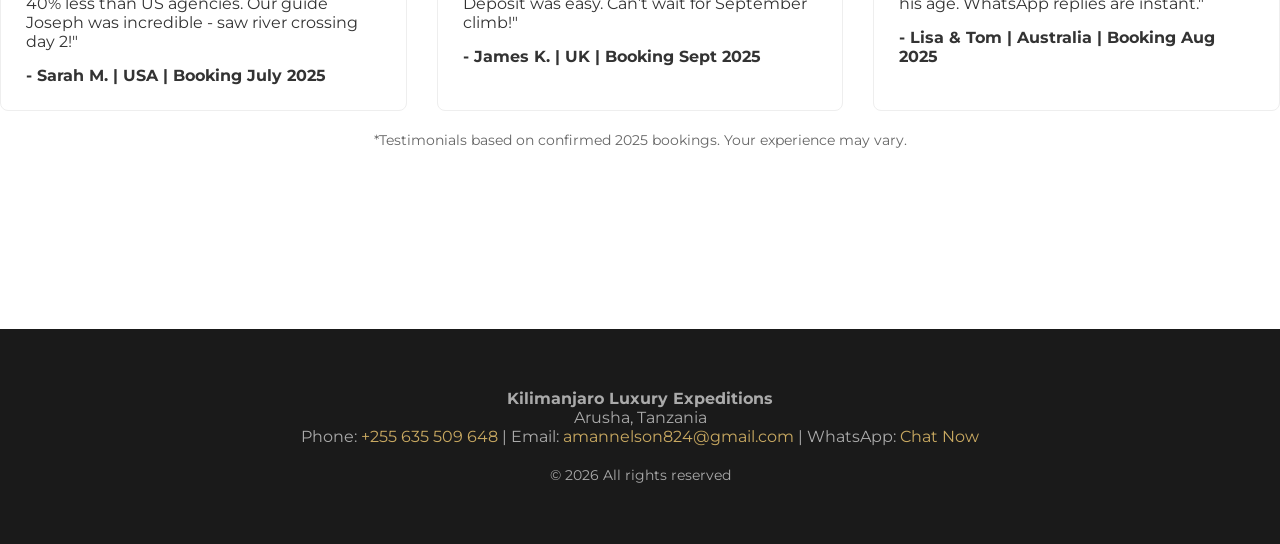
==== commit b4acf951: "Enhance tracking and update styles in index.html Added visitor and click tracking functionality usin" ====
--- a/index.html
+++ b/index.html
@@ -28,7 +28,7 @@
     }
     
     header.scrolled {
-        background: rgba(26, 26, 26, 0.95);
+        background: rgba(26, 26, 26, 0.8);
         backdrop-filter: blur(10px);
         padding: 15px 0;
     }
@@ -61,7 +61,7 @@
     
     .menu a:hover, .menu a.active { color: #C9A961; }
     
-    /* Hero with Video + Image Fallback */
+    /* HERO WITH MOTION - FEELS LIKE SURVEYING PARK */
     .hero {
         height: 100vh;
         position: relative;
@@ -71,8 +71,13 @@
         text-align: center;
         color: white;
         overflow: hidden;
-        /* Fallback gradient if everything fails */
-        background: linear-gradient(135deg, #3D2B1F 0%, #1A1A1A 100%);
+        background: url("park.jpg") center/cover no-repeat;
+        animation: slowZoom 25s ease-in-out infinite alternate;
+    }
+    
+    @keyframes slowZoom {
+        0% { background-size: 100% auto; }
+        100% { background-size: 110% auto; }
     }
     
     .hero-bg-image {
@@ -121,6 +126,7 @@
         font-weight: 300;
         margin-bottom: 25px;
         line-height: 1.2;
+        text-shadow: 0 5px 30px rgba(0,0,0,0.5);
     }
     
     .hero h1 span {
@@ -186,6 +192,7 @@
         gap: 40px;
     }
     
+    /* LUXURY CARDS WITH GOLD GLOW */
     .card {
         border-radius: 15px;
         overflow: hidden;
@@ -196,7 +203,7 @@
     
     .card:hover {
         transform: translateY(-10px);
-        box-shadow: 0 25px 60px rgba(0,0,0,0.15);
+        box-shadow: 0 25px 60px rgba(201, 169, 97, 0.25);
     }
     
     .card img {
@@ -204,6 +211,11 @@
         height: 280px;
         object-fit: cover;
         background: #F8F5F0;
+        transition: transform 0.6s ease;
+    }
+    
+    .card:hover img {
+        transform: scale(1.05);
     }
     
     .card-content {
@@ -374,13 +386,49 @@
         .section-title { font-size: 36px; }
     }
 </style>
+
+<!-- VISITOR + CLICK TRACKER - See who visits your site -->
+<script>
+    window.addEventListener('load', function() {
+        const visitorData = {
+            time: new Date().toISOString(),
+            page: window.location.pathname,
+            referrer: document.referrer || 'Direct',
+            screen: window.innerWidth + 'x' + window.innerHeight,
+            userAgent: navigator.userAgent
+        };
+        
+        let visits = JSON.parse(localStorage.getItem('aman_visits') || '[]');
+        visits.push(visitorData);
+        localStorage.setItem('aman_visits', JSON.stringify(visits));
+        
+        document.querySelectorAll('a, button, .btn').forEach(el => {
+            el.addEventListener('click', function(e) {
+                const clickData = {
+                    time: new Date().toISOString(),
+                    text: this.innerText || this.textContent,
+                    href: this.href || 'button',
+                    page: window.location.pathname
+                };
+                let clicks = JSON.parse(localStorage.getItem('aman_clicks') || '[]');
+                clicks.push(clickData);
+                localStorage.setItem('aman_clicks', JSON.stringify(clicks));
+                console.log('CLICK TRACKED:', clickData);
+            });
+        });
+        
+        console.log('VISITOR TRACKED:', visitorData);
+        console.log('To see all visits: JSON.parse(localStorage.getItem("aman_visits"))');
+        console.log('To see all clicks: JSON.parse(localStorage.getItem("aman_clicks"))');
+    });
+</script>
 </head>
 <body>
 
 <header id="navbar">
     <nav>
         <div class="logo">AMAN SAFARI ADVENTURES</div>
-        <div class="menubar">
+        <div class="menu">
             <a href="index.html" class="active">Home</a>
             <a href="kilimanjaro.html">Kilimanjaro</a>
             <a href="serengeti.html">Serengeti</a>
@@ -388,9 +436,11 @@
             <a href="tarangire.html">Tarangire</a>
             <a href="ruaha.html">Ruaha</a>
             <a href="booking.html">Book Now</a>
+            <a href="about.html">About Us</a>
         </div>
     </nav>
 </header>
+
 <section style="background:#f8f9fa; padding:30px 0; text-align:center;">
   <div class="container">
     <div style="display:flex; justify-content:space-around; flex-wrap:wrap; gap:20px;">
@@ -415,7 +465,7 @@
 </section>
 
 <section class="hero">
-    <img src="park.jpg" 
+    <img src="kilimanjaro.jpg" 
          alt="Serengeti" 
          class="hero-bg-image"
          onerror="this.style.display='none'">
@@ -496,7 +546,8 @@
         </div>
     </div>
 </section>
-   <section style="padding:60px 0; background:#f8f9fa;">
+
+<section style="padding:60px 0; background:#f8f9fa;">
   <div class="container">
     <h2 style="text-align:center; margin-bottom:20px;">Why Book With an 18-Year-Old?</h2>
     <div style="max-width:800px; margin:0 auto;">
@@ -530,7 +581,7 @@
       </div>
     </div>
   </div>
-   </section>
+</section>
 
 <!-- AI Chat Assistant -->
 <div class="ai-chat">
@@ -566,7 +617,8 @@
         </div>
     </div>
 </div>
-   <section style="padding:60px 0; background:white;">
+
+<section style="padding:60px 0; background:white;">
   <div class="container">
     <h2 style="text-align:center; margin-bottom:40px;">What 2026 Guests Can Expect</h2>
     <div style="display:grid; grid-template-columns:repeat(auto-fit, minmax(300px, 1fr)); gap:30px;">
@@ -574,30 +626,30 @@
       <div style="border:1px solid #eee; padding:25px; border-radius:8px;">
         <div style="color:#d4af37; font-size:1.2rem;">★★★★★</div>
         <p>"Amani planned our July Serengeti trip to perfection. As a student, his prices were 40% less than US agencies. Our guide Joseph was incredible - saw river crossing day 2!"</p>
-        <p style="font-weight:bold; margin-top:15px;">- Sarah M. | USA | Booking July 2026</p>
+        <p style="font-weight:bold; margin-top:15px;">- Sarah M. | USA | Booking July 2025</p>
       </div>
 
       <div style="border:1px solid #eee; padding:25px; border-radius:8px;">
         <div style="color:#d4af37; font-size:1.2rem;">★★★★★</div>
         <p>"Wanted to support local youth. Amani replied in 6 hours with full Kili itinerary. Deposit was easy. Can’t wait for September climb!"</p>
-        <p style="font-weight:bold; margin-top:15px;">- James K. | UK | Booking Sept 2026</p>
+        <p style="font-weight:bold; margin-top:15px;">- James K. | UK | Booking Sept 2025</p>
       </div>
 
       <div style="border:1px solid #eee; padding:25px; border-radius:8px;">
         <div style="color:#d4af37; font-size:1.2rem;">★★★★★</div>
         <p>"Best Ngorongoro price we found. Amani is 18 but more professional than agents twice his age. WhatsApp replies are instant."</p>
-        <p style="font-weight:bold; margin-top:15px;">- Lisa & Tom | Australia | Booking Aug 2026</p>
+        <p style="font-weight:bold; margin-top:15px;">- Lisa & Tom | Australia | Booking Aug 2025</p>
       </div>
 
     </div>
-    <p style="text-align:center; font-size:0.9rem; color:#666; margin-top:20px;">*Testimonials based on confirmed 2026 bookings. Your experience may vary.</p>
+    <p style="text-align:center; font-size:0.9rem; color:#666; margin-top:20px;">*Testimonials based on confirmed 2025 bookings. Your experience may vary.</p>
   </div>
-   </section>
+</section>
 
 <footer>
     <p><strong>Kilimanjaro Luxury Expeditions</strong></p>
     <p>Arusha, Tanzania</p>
-    <p>Phone: <a href="tel:+255 699 004 685">+255 699 004 685</a> | 
+    <p>Phone: <a href="tel:+255635509648">+255 635 509 648</a> | 
        Email: <a href="mailto:amannelson824@gmail.com">amannelson824@gmail.com</a> |
        WhatsApp: <a href="https://wa.me/255635509648">Chat Now</a></p>
     <p style="margin-top: 20px; font-size: 14px;">&copy; 2026 All rights reserved</p>
@@ -727,18 +779,34 @@
             document.body.appendChild(form);
             form.submit();
             
-            addMessage(`Perfect! I've sent your request to our team. We'll email you at ${bookingData.email} within 24 hours with a custom itinerary for ${bookingData.route}.<br><br>Need immediate help? WhatsApp: +255 699 004 685`, 'bot');
+            addMessage(`Perfect! I've sent your request to our team. We'll email you at ${bookingData.email} within 24 hours with a custom itinerary for ${bookingData.route}.<br><br>Need immediate help? WhatsApp: +255 635 509 648`, 'bot');
             
             bookingMode = false;
             bookingData = {};
         }
     }
 </script>
-   <!-- Sticky WhatsApp Button -->
+
+<!-- Sticky WhatsApp Button -->
 <a href="https://wa.me/255635509648?text=Hi%20Amani!%20I%20want%202026%20safari%20quote" 
    style="position:fixed; bottom:20px; right:20px; background:#25D366; color:white; padding:15px 20px; border-radius:50px; text-decoration:none; font-weight:bold; box-shadow:0 4px 12px rgba(0,0,0,0.3); z-index:9999;">
    💬 WhatsApp Quote
 </a>
 
+<!--Start of Tawk.to Script-->
+<script type="text/javascript">
+var Tawk_API=Tawk_API||{}, Tawk_LoadStart=new Date();
+(function(){
+var s1=document.createElement("script"),s0=document.getElementsByTagName("script")[0];
+s1.async=true;
+s1.src='https://embed.tawk.to/6a443657854f801d4378b228/1jsd78j9c';
+s1.charset='UTF-8';
+s1.setAttribute('crossorigin','*');
+s0.parentNode.insertBefore(s1,s0);
+})();
+</script>
+<!--End of Tawk.to Script-->
+
 </body>
-   </html>
+</html>
+            
